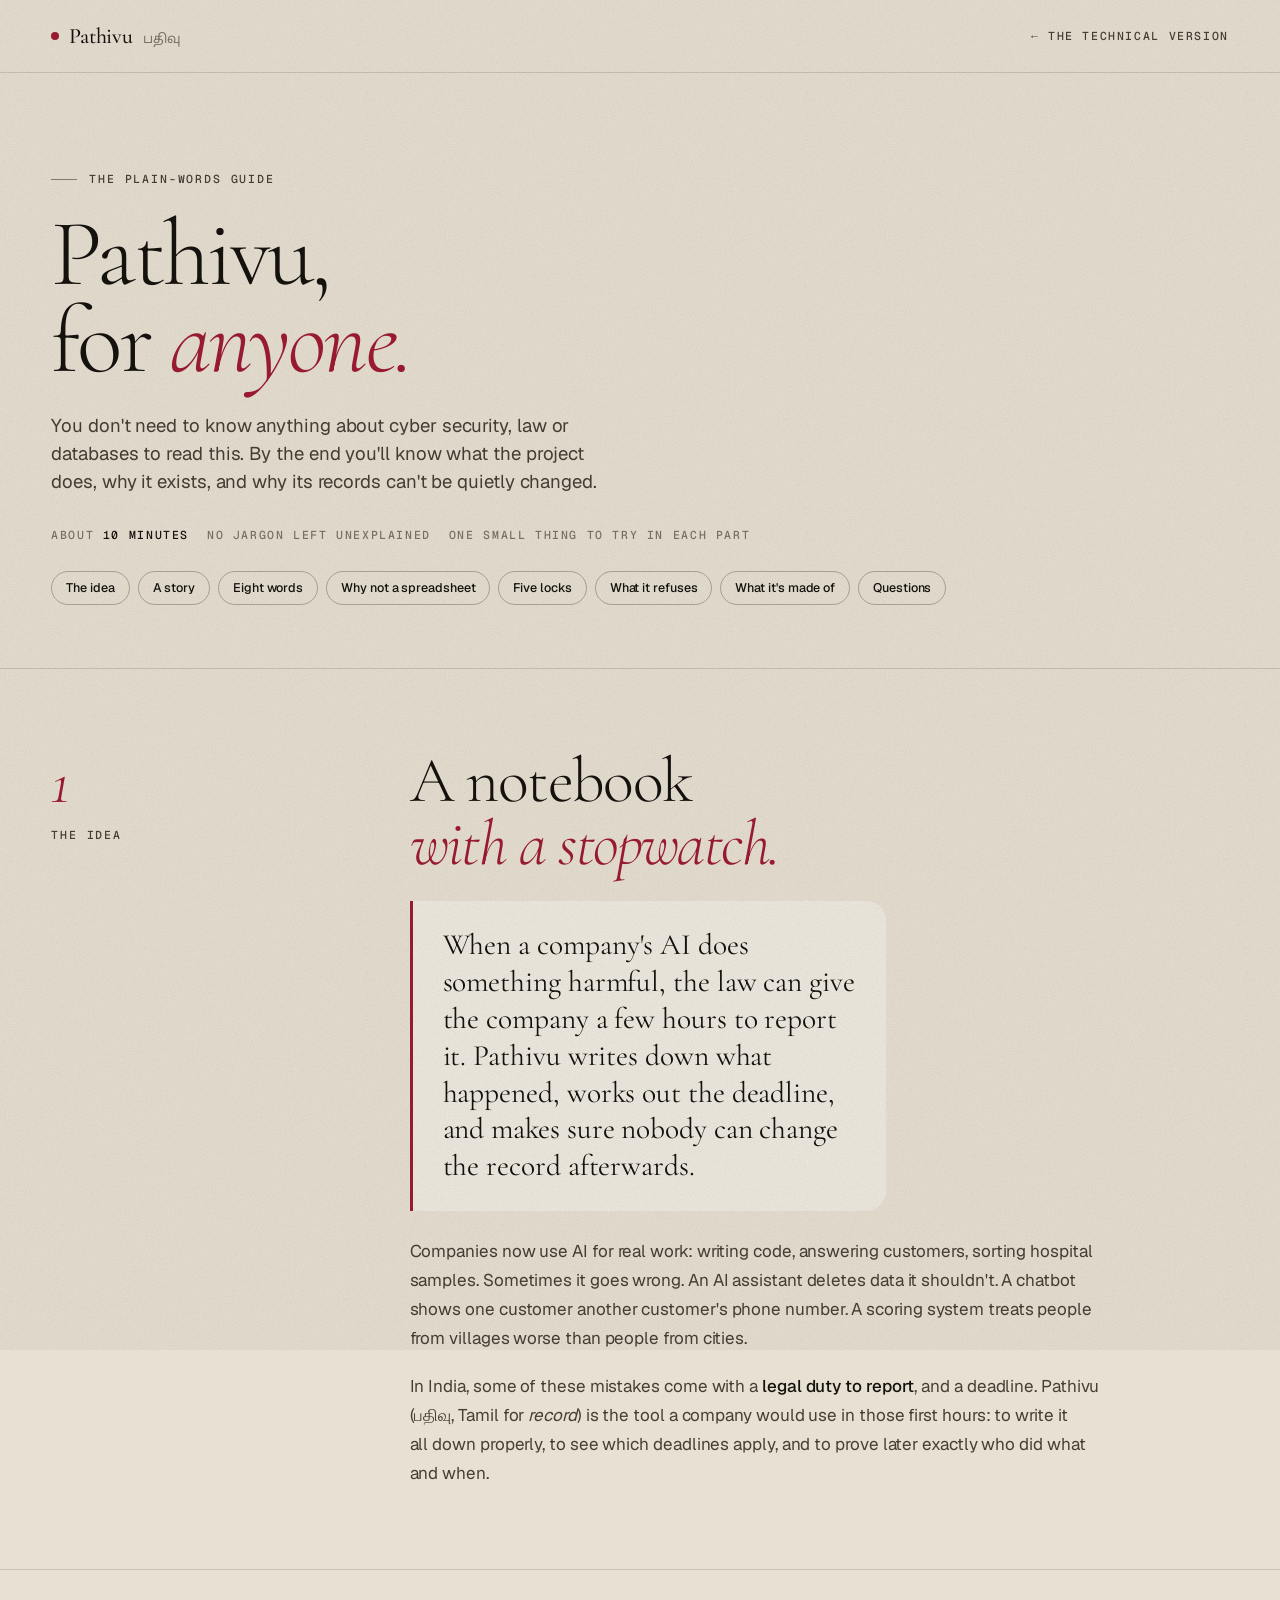
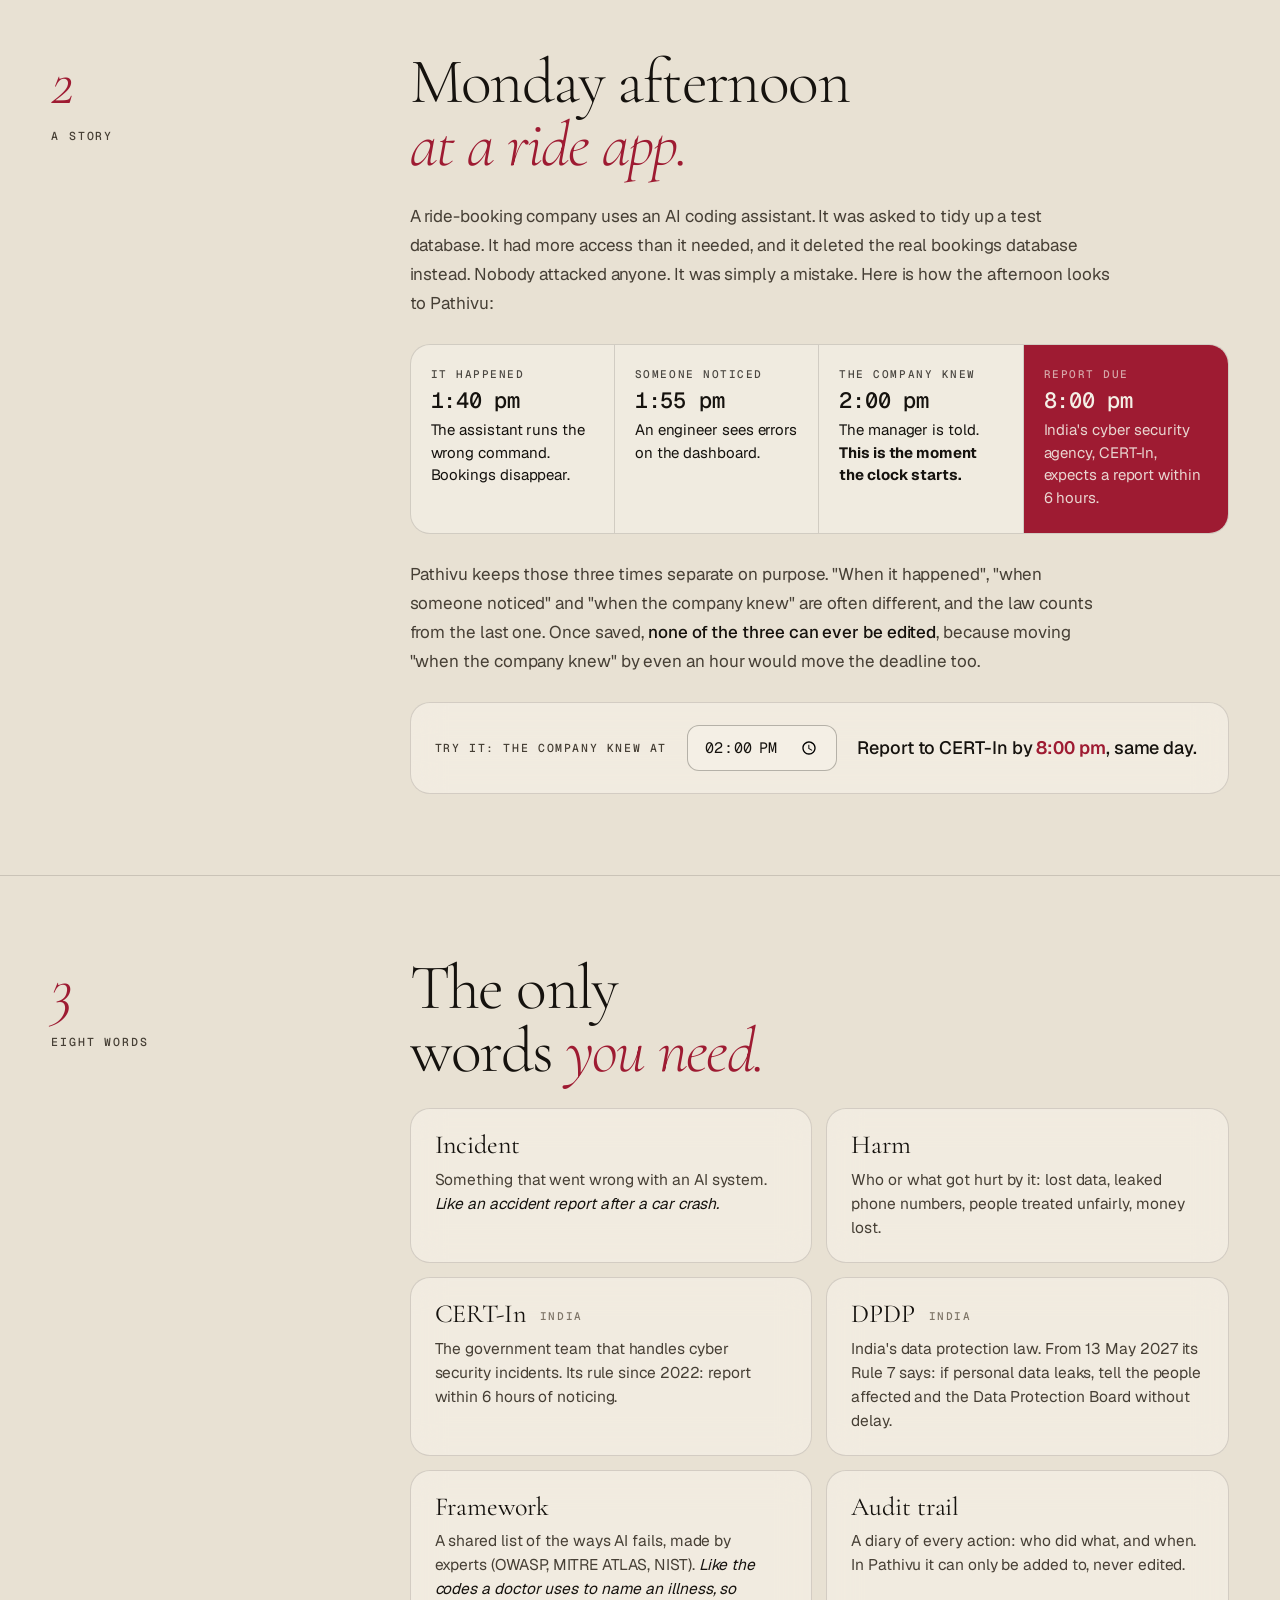
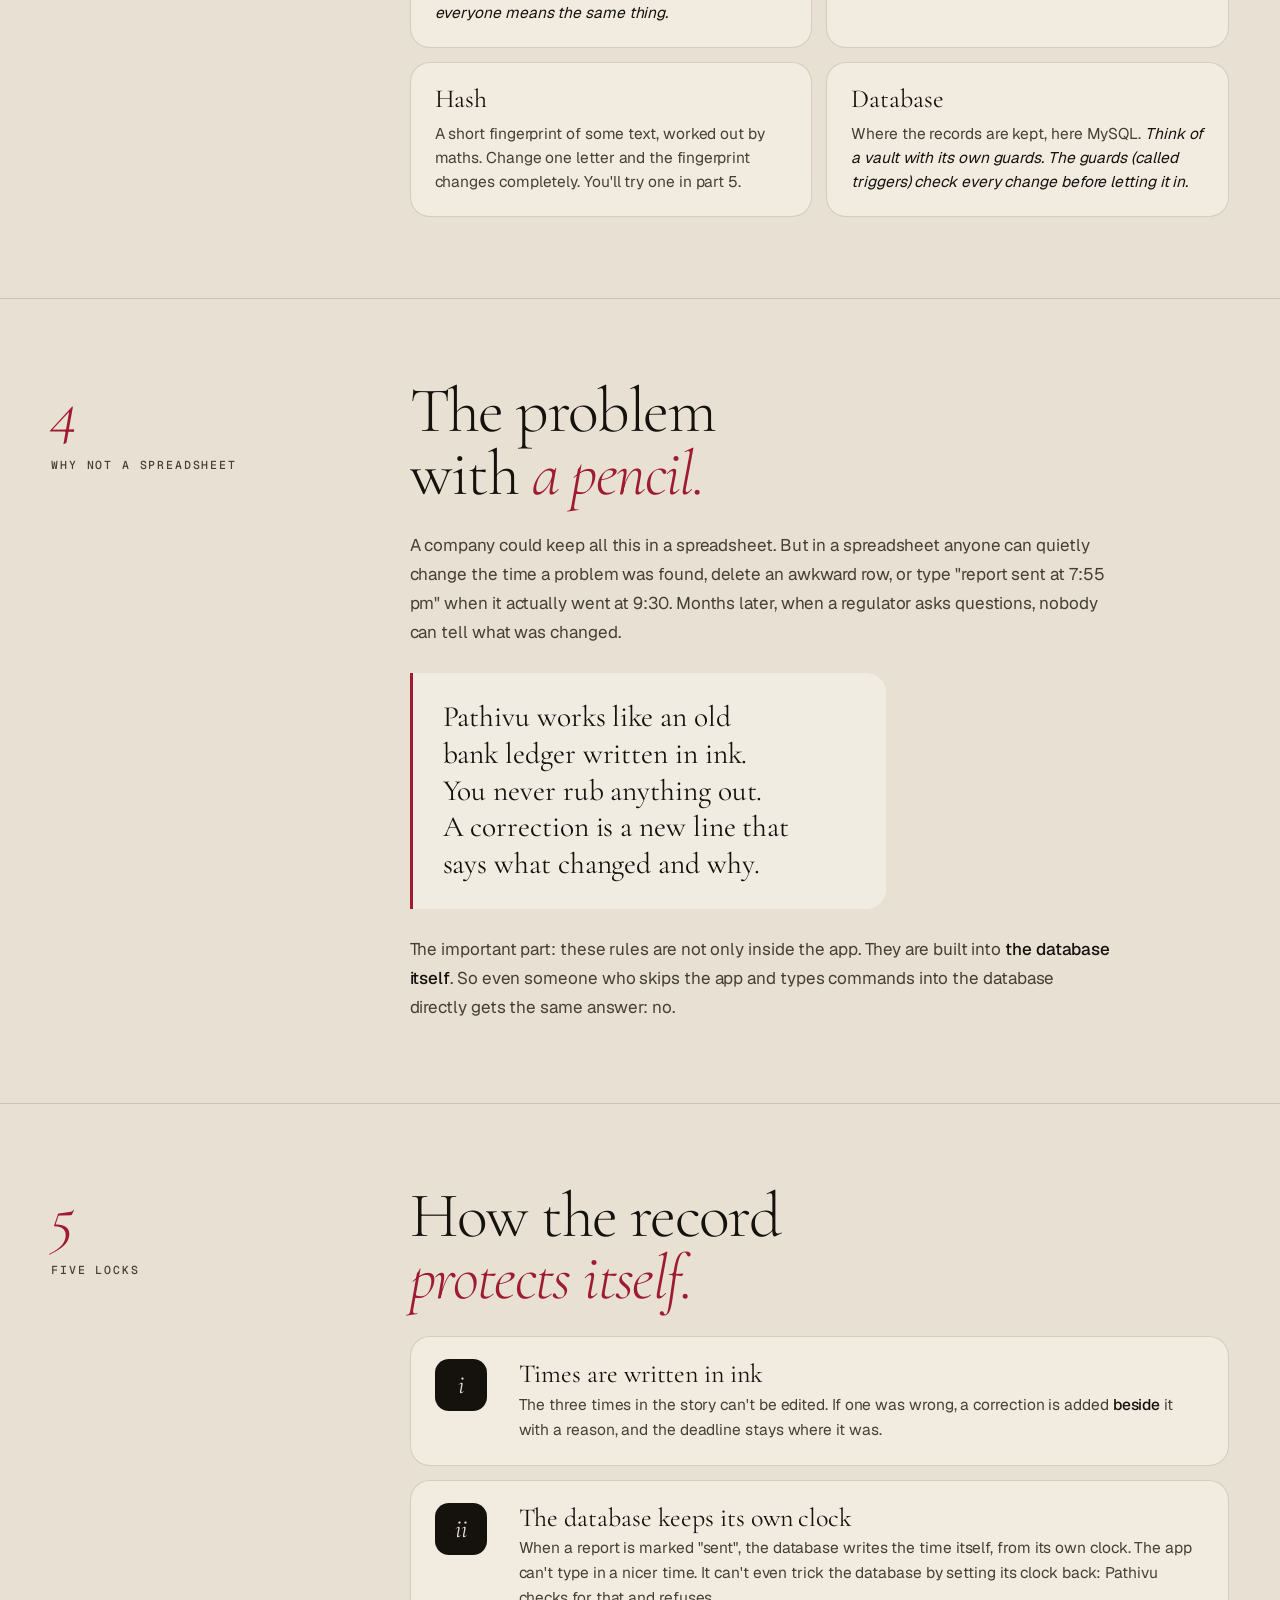
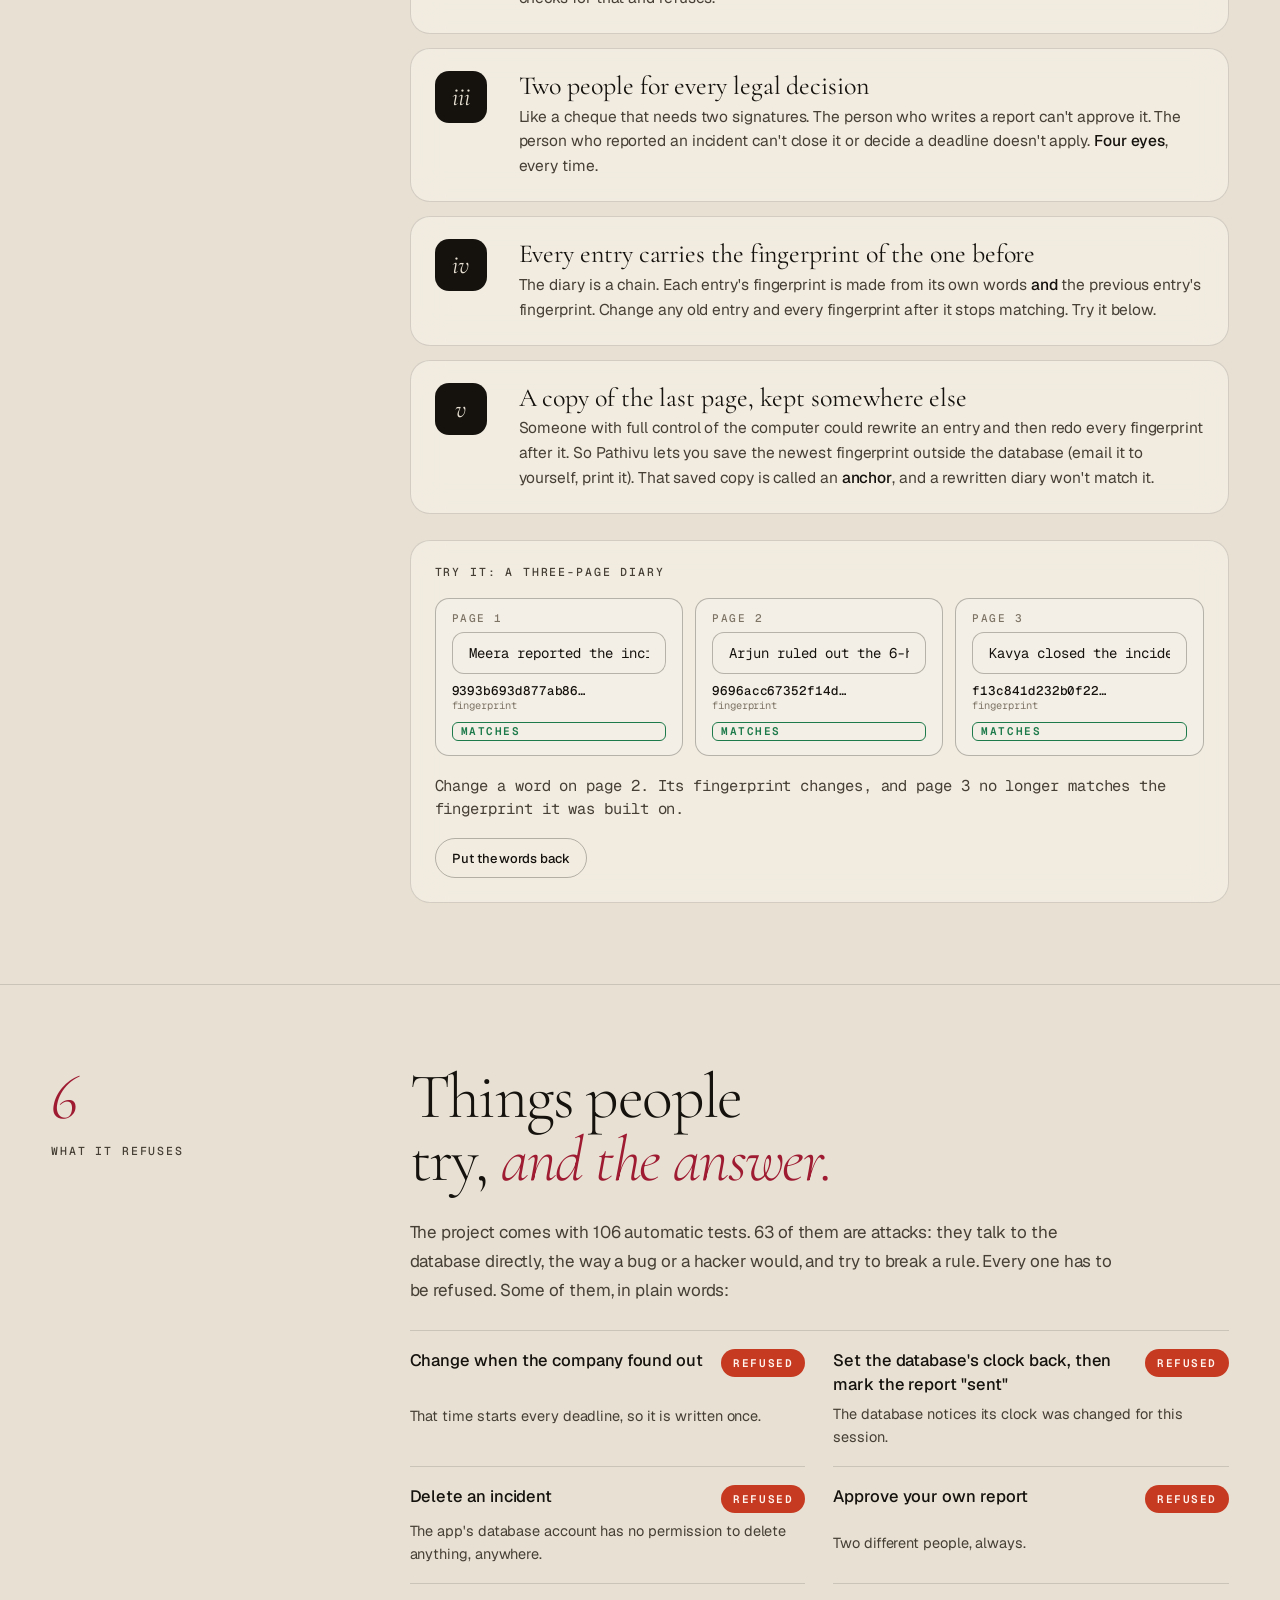
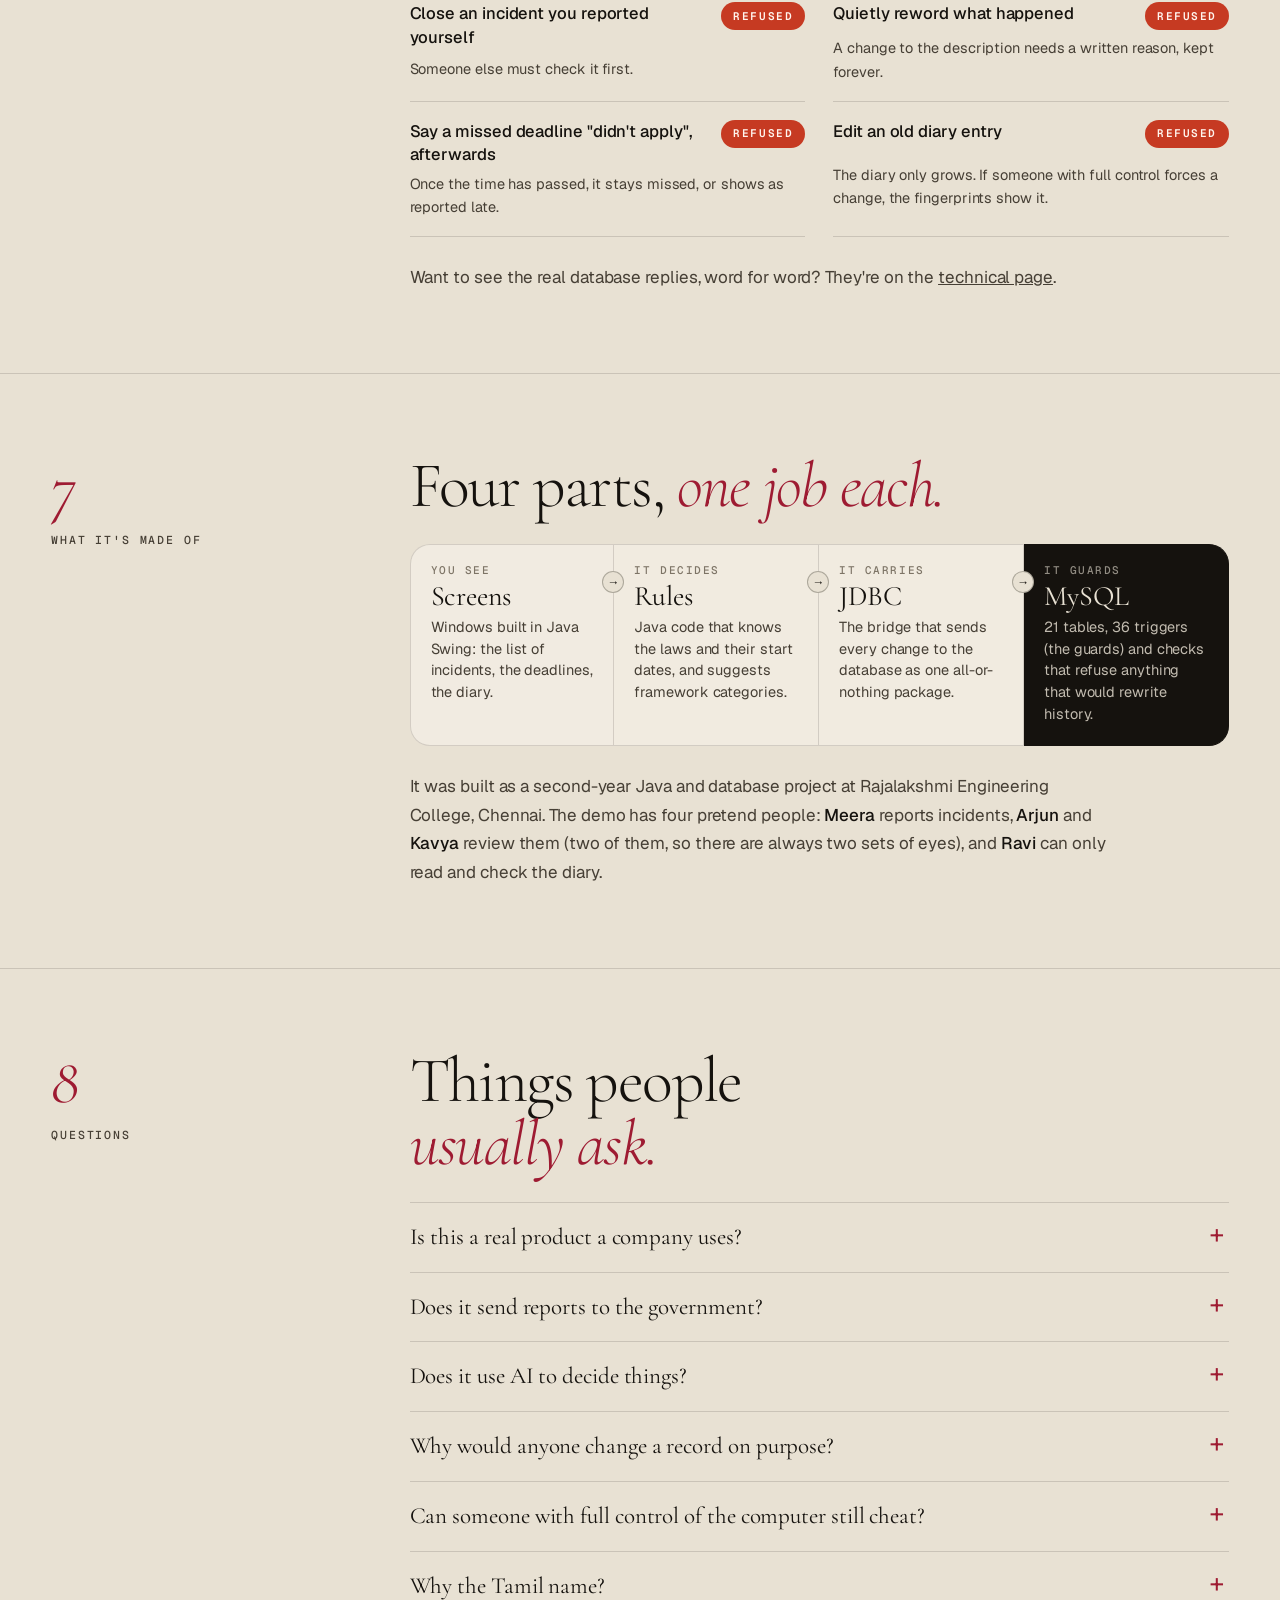
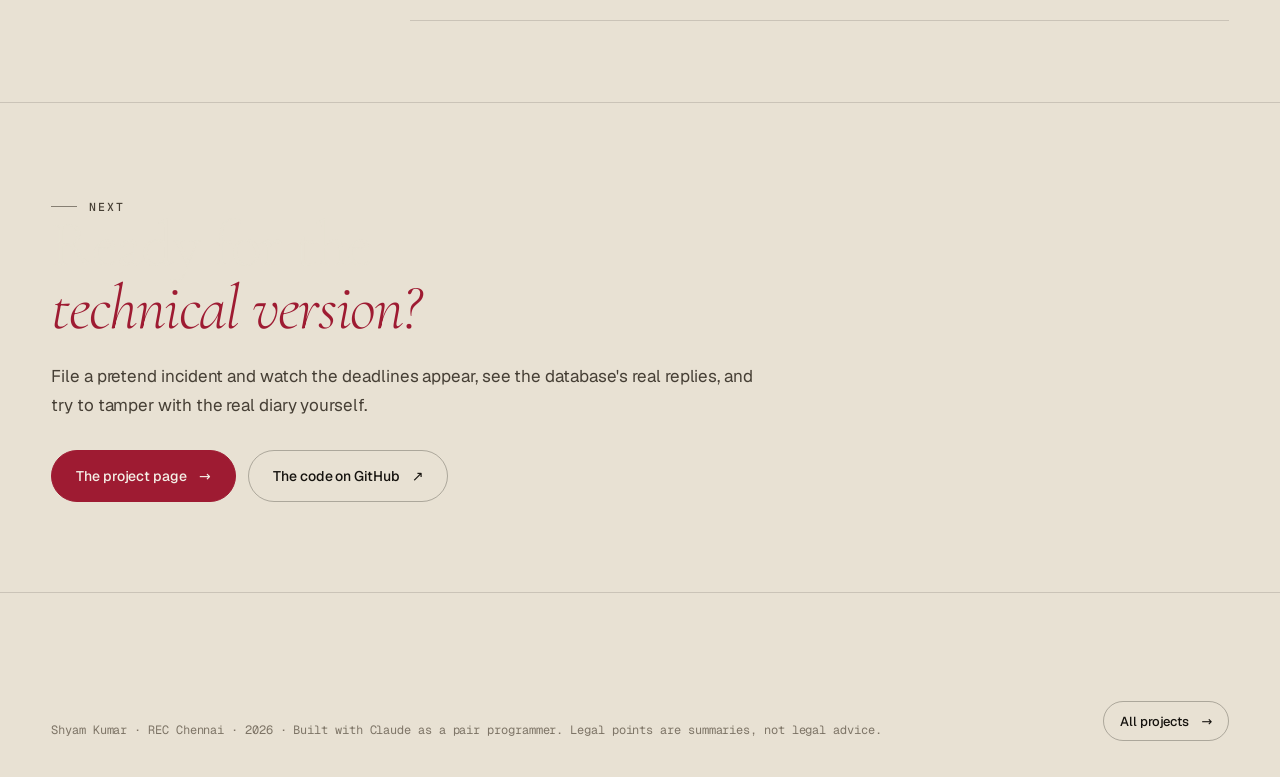
==== docs/learn.html @ dff56d69 "docs: plain-words guide (learn.html), 62 real refusals, new numbers" ====
<!doctype html>
<html lang="en">
<head>
<meta charset="utf-8">
<meta name="viewport" content="width=device-width, initial-scale=1">
<title>Pathivu in Plain Words</title>
<meta name="description" content="What Pathivu does, why it exists and how it protects its own records, explained for someone with no background in cyber security, law or databases. About ten minutes to read.">
<meta name="theme-color" content="#e8e1d3">
<meta property="og:title" content="Pathivu in Plain Words">
<meta property="og:description" content="An AI incident register, explained for anyone: the deadline, the record that cannot be quietly changed, and the two-person rule.">
<meta property="og:image" content="https://shyamvasansathiskumar-ux.github.io/pathivu/og.jpg">
<meta property="og:url" content="https://shyamvasansathiskumar-ux.github.io/pathivu/learn.html">
<meta name="twitter:card" content="summary_large_image">
<link rel="canonical" href="https://shyamvasansathiskumar-ux.github.io/pathivu/learn.html">
<link rel="icon" href="data:image/svg+xml,%3Csvg xmlns='http://www.w3.org/2000/svg' viewBox='0 0 64 64'%3E%3Crect width='64' height='64' rx='14' fill='%23e8e1d3'/%3E%3Crect x='17' y='14' width='30' height='36' rx='4' fill='%239e1b32'/%3E%3Crect x='23' y='22' width='18' height='3' fill='%23f4efe6'/%3E%3Crect x='23' y='29' width='18' height='3' fill='%23f4efe6'/%3E%3Crect x='23' y='36' width='11' height='3' fill='%23f4efe6'/%3E%3C/svg%3E">
<link rel="preload" href="cormorant.woff2" as="font" type="font/woff2" crossorigin>
<link rel="preload" href="geist.woff2" as="font" type="font/woff2" crossorigin>
<link rel="stylesheet" href="base.css">
<link rel="stylesheet" href="site.css">
<style>
  /* The plain-words page: a quieter reading layout on the same sand-and-seal palette. */
  .learn main { padding-top: 72px; }
  .learn .nav { background: color-mix(in srgb, var(--bg) 82%, transparent); backdrop-filter: blur(12px); -webkit-backdrop-filter: blur(12px); border-bottom: 1px solid var(--line); }
  .learn .nav .back { font: 500 11.5px/1 var(--mono); letter-spacing: .14em; text-transform: uppercase; color: var(--ink-2); text-decoration: none; }
  .learn .nav .back:hover { color: var(--acc); }

  .l-hero { padding: clamp(56px, 10vh, 120px) 0 clamp(40px, 7vh, 80px); border-bottom: 1px solid var(--line); }
  .l-hero .h1 { max-width: 13ch; margin-top: 22px; }
  .l-hero .lede { max-width: 46ch; margin-top: 28px; }
  .l-meta { display: flex; flex-wrap: wrap; gap: 10px 18px; margin-top: 34px; }
  .l-meta span { font: 500 11.5px/1 var(--mono); letter-spacing: .14em; text-transform: uppercase; color: var(--mute); }
  .l-meta span b { color: var(--ink); font-weight: 500; }

  .toc { display: flex; flex-wrap: wrap; gap: 8px; margin-top: 30px; }
  .toc a { text-decoration: none; display: inline-flex; align-items: center; }

  .ch { padding: clamp(56px, 9vh, 104px) 0; border-bottom: 1px solid var(--line); scroll-margin-top: 72px; }
  .ch-in { display: grid; grid-template-columns: minmax(0, 3fr) minmax(0, 8fr); gap: clamp(20px, 4vw, 64px); }
  .ch-in > * { min-width: 0; }
  .ch-side { display: flex; flex-direction: column; gap: 14px; }
  .ch-side .n { font: 300 italic clamp(44px, 5vw, 76px)/1 var(--serif); color: var(--acc); }
  .ch-main { display: grid; gap: 26px; }
  .ch-main .h2 { max-width: 18ch; }
  .read { font-size: clamp(17px, 1.25vw, 19px); line-height: 1.7; color: var(--ink-2); max-width: 64ch; margin: 0; text-wrap: pretty; }
  .read strong { color: var(--ink); font-weight: 500; }
  .read + .read { margin-top: -6px; }

  .say { margin: 0; padding: 26px 30px; border-left: 3px solid var(--acc); background: color-mix(in srgb, var(--paper) 80%, transparent); border-radius: 0 var(--r) var(--r) 0;
    font: 400 clamp(24px, 2.3vw, 34px)/1.25 var(--serif); color: var(--ink); max-width: 34ch; text-wrap: balance; }

  /* timeline */
  .story { display: grid; grid-template-columns: repeat(4, minmax(0, 1fr)); gap: 0; border: 1px solid var(--line); border-radius: var(--r); overflow: hidden; background: color-mix(in srgb, var(--paper) 70%, transparent); }
  .story > div { padding: 22px 20px 24px; display: grid; gap: 8px; align-content: start; border-right: 1px solid var(--line); }
  .story > div:last-child { border-right: 0; background: var(--acc); color: var(--acc-ink); }
  .story .t { font: 500 22px/1 var(--mono); font-variant-numeric: tabular-nums; letter-spacing: -.01em; }
  .story .k { font: 500 11px/1.3 var(--mono); letter-spacing: .14em; text-transform: uppercase; opacity: .75; }
  .story p { margin: 0; font-size: 15px; line-height: 1.5; }
  .story > div:last-child p, .story > div:last-child .k { color: rgba(244, 239, 230, .88); }

  .tryline { display: flex; flex-wrap: wrap; align-items: center; gap: 14px 20px; padding: 22px 24px; }
  .tryline label { font: 500 11.5px/1 var(--mono); letter-spacing: .14em; text-transform: uppercase; color: var(--ink-2); }
  .tryline input[type="time"] { width: 150px; height: 46px; }
  .tryline output { font: 500 18px/1.4 var(--sans); color: var(--ink); }
  .tryline output b { color: var(--acc); font-weight: 600; font-variant-numeric: tabular-nums; }

  /* word cards */
  .words { display: grid; grid-template-columns: repeat(2, minmax(0, 1fr)); gap: 14px; }
  .word { padding: 22px 24px; display: grid; gap: 8px; align-content: start; }
  .word h3 { margin: 0; font: 400 26px/1.1 var(--serif); }
  .word h3 small { font: 500 11px/1 var(--mono); letter-spacing: .14em; text-transform: uppercase; color: var(--mute); margin-left: 8px; vertical-align: middle; }
  .word p { margin: 0; font-size: 15.5px; line-height: 1.55; color: var(--ink-2); }
  .word .like { font-style: italic; color: var(--ink); }

  /* locks */
  .locks { display: grid; gap: 14px; }
  .lock { display: grid; grid-template-columns: 64px minmax(0, 1fr); gap: 4px 20px; padding: 22px 24px; align-items: start; }
  .lock .ic { grid-row: span 2; width: 52px; height: 52px; border-radius: 14px; background: var(--ink); color: var(--bg); display: grid; place-items: center; font: 400 italic 26px/1 var(--serif); }
  .lock h3 { margin: 0; font: 400 26px/1.15 var(--serif); }
  .lock p { margin: 0; font-size: 15.5px; line-height: 1.6; color: var(--ink-2); max-width: 70ch; }
  .lock p b { color: var(--ink); font-weight: 500; }

  /* fingerprint chain demo */
  .chainlab { padding: 24px; display: grid; gap: 18px; }
  .chainlab .row3 { display: grid; grid-template-columns: repeat(3, minmax(0, 1fr)); gap: 12px; }
  .pg { border: 1px solid var(--line-2); border-radius: 14px; padding: 14px 16px; display: grid; gap: 8px; background: var(--paper); transition: border-color .3s, background .3s; }
  .pg .k { font: 500 11px/1 var(--mono); letter-spacing: .14em; text-transform: uppercase; color: var(--mute); }
  .pg input { height: 42px; font-size: 14px; }
  .pg .fp { font: 500 12.5px/1.4 var(--mono); color: var(--ink); word-break: break-all; }
  .pg .fp small { display: block; color: var(--mute); font-weight: 400; }
  .pg .st { font: 600 11px/1 var(--mono); letter-spacing: .14em; text-transform: uppercase; color: var(--ok); }
  .pg.broken { border-color: var(--bad); background: color-mix(in srgb, var(--bad) 7%, var(--paper)); }
  .pg.broken .st { color: var(--bad); }
  .chainlab .msg { margin: 0; font-size: 15.5px; color: var(--ink-2); min-height: 3em; }
  .chainlab .msg b { color: var(--ink); }

  /* refusals in plain words */
  .nos { display: grid; grid-template-columns: repeat(2, minmax(0, 1fr)); gap: 0 28px; border-top: 1px solid var(--line); }
  .no { display: grid; grid-template-columns: minmax(0, 1fr) auto; gap: 6px 16px; padding: 18px 0; border-bottom: 1px solid var(--line); align-items: start; }
  .no h3 { margin: 0; font: 500 16.5px/1.4 var(--sans); color: var(--ink); }
  .no p { grid-column: 1 / -1; margin: 0; font-size: 14.5px; color: var(--ink-2); }
  .no .pill { white-space: nowrap; }

  /* parts diagram */
  .parts { display: grid; grid-template-columns: repeat(4, minmax(0, 1fr)); gap: 0; align-items: stretch; }
  .part { padding: 20px; display: grid; gap: 6px; align-content: start; position: relative; border: 1px solid var(--line); background: color-mix(in srgb, var(--paper) 74%, transparent); }
  .part:first-child { border-radius: var(--r) 0 0 var(--r); }
  .part:last-child { border-radius: 0 var(--r) var(--r) 0; background: var(--ink); color: var(--bg); border-color: var(--ink); }
  .part + .part { border-left: 0; }
  .part .k { font: 500 11px/1 var(--mono); letter-spacing: .14em; text-transform: uppercase; color: var(--mute); }
  .part:last-child .k { color: rgba(232, 225, 211, .6); }
  .part h3 { margin: 0; font: 400 28px/1 var(--serif); }
  .part p { margin: 0; font-size: 14.5px; line-height: 1.5; color: var(--ink-2); }
  .part:last-child p { color: rgba(232, 225, 211, .82); }
  .part .arrow { position: absolute; right: -11px; top: 26px; width: 22px; height: 22px; border-radius: 50%; background: var(--bg); border: 1px solid var(--line-2); display: grid; place-items: center; font: 500 12px/1 var(--mono); z-index: 1; }

  /* faq */
  .faq { display: grid; border-top: 1px solid var(--line); }
  .faq details { border-bottom: 1px solid var(--line); }
  .faq summary { list-style: none; cursor: pointer; padding: 20px 40px 20px 0; position: relative; font: 400 clamp(21px, 1.8vw, 26px)/1.25 var(--serif); color: var(--ink); }
  .faq summary::-webkit-details-marker { display: none; }
  .faq summary::after { content: "+"; position: absolute; right: 4px; top: 18px; font: 400 26px/1 var(--mono); color: var(--acc); transition: transform .3s var(--ease); }
  .faq details[open] summary::after { transform: rotate(45deg); }
  .faq details p { margin: 0 0 22px; max-width: 66ch; color: var(--ink-2); font-size: 16px; line-height: 1.65; }

  .next { padding: clamp(64px, 10vh, 120px) 0; }
  .next .h2 { max-width: 16ch; }
  .next .row { display: flex; flex-wrap: wrap; gap: 12px; margin-top: 30px; }

  @media (max-width: 960px) {
    .ch-in { grid-template-columns: 1fr; }
    .ch-side { flex-direction: row; align-items: baseline; gap: 16px; }
    .story { grid-template-columns: repeat(2, minmax(0, 1fr)); }
    .story > div:nth-child(2) { border-right: 0; }
    .story > div:nth-child(-n+2) { border-bottom: 1px solid var(--line); }
    .parts { grid-template-columns: repeat(2, minmax(0, 1fr)); gap: 10px; }
    .part, .part:first-child, .part:last-child { border-radius: var(--r); border-left: 1px solid var(--line); }
    .part:last-child { border-color: var(--ink); }
    .part .arrow { display: none; }
  }
  @media (max-width: 680px) {
    .words, .nos, .chainlab .row3 { grid-template-columns: 1fr; }
    .story, .parts { grid-template-columns: 1fr; }
    .story > div { border-right: 0; border-bottom: 1px solid var(--line); }
    .lock { grid-template-columns: 1fr; }
    .lock .ic { grid-row: auto; }
    .say { padding: 20px 22px; }
  }
</style>
</head>
<body class="learn">

<header class="nav">
  <div class="wrap">
    <a class="brand" href="index.html"><span class="dot"></span>Pathivu <span class="tamil">பதிவு</span></a>
    <a class="back" href="index.html">← The technical version</a>
  </div>
</header>

<main>
  <section class="l-hero">
    <div class="wrap">
      <p class="label">The plain-words guide</p>
      <h1 class="h1">Pathivu, for <em>anyone.</em></h1>
      <p class="lede">You don't need to know anything about cyber security, law or databases to read this. By the end you'll know what the project does, why it exists, and why its records can't be quietly changed.</p>
      <div class="l-meta"><span>About <b>10 minutes</b></span><span>No jargon left unexplained</span><span>One small thing to try in each part</span></div>
      <nav class="toc" aria-label="Parts of this guide">
        <a class="chip" href="#one">The idea</a>
        <a class="chip" href="#two">A story</a>
        <a class="chip" href="#three">Eight words</a>
        <a class="chip" href="#four">Why not a spreadsheet</a>
        <a class="chip" href="#five">Five locks</a>
        <a class="chip" href="#six">What it refuses</a>
        <a class="chip" href="#seven">What it's made of</a>
        <a class="chip" href="#eight">Questions</a>
      </nav>
    </div>
  </section>

  <!-- 1 -->
  <section class="ch" id="one">
    <div class="wrap ch-in">
      <div class="ch-side"><span class="n">1</span><p class="label bare">The idea</p></div>
      <div class="ch-main">
        <h2 class="h2">A notebook <em>with a stopwatch.</em></h2>
        <p class="say">When a company's AI does something harmful, the law can give the company a few hours to report it. Pathivu writes down what happened, works out the deadline, and makes sure nobody can change the record afterwards.</p>
        <p class="read">Companies now use AI for real work: writing code, answering customers, sorting hospital samples. Sometimes it goes wrong. An AI assistant deletes data it shouldn't. A chatbot shows one customer another customer's phone number. A scoring system treats people from villages worse than people from cities.</p>
        <p class="read">In India, some of these mistakes come with a <strong>legal duty to report</strong>, and a deadline. Pathivu (பதிவு, Tamil for <em>record</em>) is the tool a company would use in those first hours: to write it all down properly, to see which deadlines apply, and to prove later exactly who did what and when.</p>
      </div>
    </div>
  </section>

  <!-- 2 -->
  <section class="ch" id="two">
    <div class="wrap ch-in">
      <div class="ch-side"><span class="n">2</span><p class="label bare">A story</p></div>
      <div class="ch-main">
        <h2 class="h2">Monday afternoon <em>at a ride app.</em></h2>
        <p class="read">A ride-booking company uses an AI coding assistant. It was asked to tidy up a test database. It had more access than it needed, and it deleted the real bookings database instead. Nobody attacked anyone. It was simply a mistake. Here is how the afternoon looks to Pathivu:</p>
        <div class="story" role="list">
          <div role="listitem"><span class="k">It happened</span><span class="t">1:40 pm</span><p>The assistant runs the wrong command. Bookings disappear.</p></div>
          <div role="listitem"><span class="k">Someone noticed</span><span class="t">1:55 pm</span><p>An engineer sees errors on the dashboard.</p></div>
          <div role="listitem"><span class="k">The company knew</span><span class="t">2:00 pm</span><p>The manager is told. <b>This is the moment the clock starts.</b></p></div>
          <div role="listitem"><span class="k">Report due</span><span class="t">8:00 pm</span><p>India's cyber security agency, CERT-In, expects a report within 6 hours.</p></div>
        </div>
        <p class="read">Pathivu keeps those three times separate on purpose. "When it happened", "when someone noticed" and "when the company knew" are often different, and the law counts from the last one. Once saved, <strong>none of the three can ever be edited</strong>, because moving "when the company knew" by even an hour would move the deadline too.</p>
        <div class="card tryline">
          <label for="knew">Try it: the company knew at</label>
          <input class="input" id="knew" type="time" value="14:00">
          <output id="due" for="knew">Report to CERT-In by <b>8:00 pm</b>, same day.</output>
        </div>
      </div>
    </div>
  </section>

  <!-- 3 -->
  <section class="ch" id="three">
    <div class="wrap ch-in">
      <div class="ch-side"><span class="n">3</span><p class="label bare">Eight words</p></div>
      <div class="ch-main">
        <h2 class="h2">The only words <em>you need.</em></h2>
        <div class="words">
          <article class="card word"><h3>Incident</h3><p>Something that went wrong with an AI system. <span class="like">Like an accident report after a car crash.</span></p></article>
          <article class="card word"><h3>Harm</h3><p>Who or what got hurt by it: lost data, leaked phone numbers, people treated unfairly, money lost.</p></article>
          <article class="card word"><h3>CERT-In <small>India</small></h3><p>The government team that handles cyber security incidents. Its rule since 2022: report within 6 hours of noticing.</p></article>
          <article class="card word"><h3>DPDP <small>India</small></h3><p>India's data protection law. From 13 May 2027 its Rule 7 says: if personal data leaks, tell the people affected and the Data Protection Board without delay.</p></article>
          <article class="card word"><h3>Framework</h3><p>A shared list of the ways AI fails, made by experts (OWASP, MITRE ATLAS, NIST). <span class="like">Like the codes a doctor uses to name an illness, so everyone means the same thing.</span></p></article>
          <article class="card word"><h3>Audit trail</h3><p>A diary of every action: who did what, and when. In Pathivu it can only be added to, never edited.</p></article>
          <article class="card word"><h3>Hash</h3><p>A short fingerprint of some text, worked out by maths. Change one letter and the fingerprint changes completely. You'll try one in part 5.</p></article>
          <article class="card word"><h3>Database</h3><p>Where the records are kept, here MySQL. <span class="like">Think of a vault with its own guards. The guards (called triggers) check every change before letting it in.</span></p></article>
        </div>
      </div>
    </div>
  </section>

  <!-- 4 -->
  <section class="ch" id="four">
    <div class="wrap ch-in">
      <div class="ch-side"><span class="n">4</span><p class="label bare">Why not a spreadsheet</p></div>
      <div class="ch-main">
        <h2 class="h2">The problem with <em>a pencil.</em></h2>
        <p class="read">A company could keep all this in a spreadsheet. But in a spreadsheet anyone can quietly change the time a problem was found, delete an awkward row, or type "report sent at 7:55 pm" when it actually went at 9:30. Months later, when a regulator asks questions, nobody can tell what was changed.</p>
        <p class="say">Pathivu works like an old bank ledger written in ink. You never rub anything out. A correction is a new line that says what changed and why.</p>
        <p class="read">The important part: these rules are not only inside the app. They are built into <strong>the database itself</strong>. So even someone who skips the app and types commands into the database directly gets the same answer: no.</p>
      </div>
    </div>
  </section>

  <!-- 5 -->
  <section class="ch" id="five">
    <div class="wrap ch-in">
      <div class="ch-side"><span class="n">5</span><p class="label bare">Five locks</p></div>
      <div class="ch-main">
        <h2 class="h2">How the record <em>protects itself.</em></h2>
        <div class="locks">
          <article class="card lock"><span class="ic">i</span><h3>Times are written in ink</h3><p>The three times in the story can't be edited. If one was wrong, a correction is added <b>beside</b> it with a reason, and the deadline stays where it was.</p></article>
          <article class="card lock"><span class="ic">ii</span><h3>The database keeps its own clock</h3><p>When a report is marked "sent", the database writes the time itself, from its own clock. The app can't type in a nicer time. It can't even trick the database by setting its clock back: Pathivu checks for that and refuses.</p></article>
          <article class="card lock"><span class="ic">iii</span><h3>Two people for every legal decision</h3><p>Like a cheque that needs two signatures. The person who writes a report can't approve it. The person who reported an incident can't close it or decide a deadline doesn't apply. <b>Four eyes</b>, every time.</p></article>
          <article class="card lock"><span class="ic">iv</span><h3>Every entry carries the fingerprint of the one before</h3><p>The diary is a chain. Each entry's fingerprint is made from its own words <b>and</b> the previous entry's fingerprint. Change any old entry and every fingerprint after it stops matching. Try it below.</p></article>
          <article class="card lock"><span class="ic">v</span><h3>A copy of the last page, kept somewhere else</h3><p>Someone with full control of the computer could rewrite an entry and then redo every fingerprint after it. So Pathivu lets you save the newest fingerprint outside the database (email it to yourself, print it). That saved copy is called an <b>anchor</b>, and a rewritten diary won't match it.</p></article>
        </div>

        <div class="card chainlab" id="chainlab">
          <p class="label bare">Try it: a three-page diary</p>
          <div class="row3">
            <div class="pg" data-i="0"><span class="k">Page 1</span><input class="input" value="Meera reported the incident"><span class="fp">–</span><span class="st">matches</span></div>
            <div class="pg" data-i="1"><span class="k">Page 2</span><input class="input" value="Arjun ruled out the 6-hour clock"><span class="fp">–</span><span class="st">matches</span></div>
            <div class="pg" data-i="2"><span class="k">Page 3</span><input class="input" value="Kavya closed the incident"><span class="fp">–</span><span class="st">matches</span></div>
          </div>
          <p class="msg" id="chainMsg">Change a word on page 2. Its fingerprint changes, and page 3 no longer matches the fingerprint it was built on.</p>
          <div class="row gap"><button type="button" class="btn sm ghost" id="chainReset">Put the words back</button></div>
        </div>
      </div>
    </div>
  </section>

  <!-- 6 -->
  <section class="ch" id="six">
    <div class="wrap ch-in">
      <div class="ch-side"><span class="n">6</span><p class="label bare">What it refuses</p></div>
      <div class="ch-main">
        <h2 class="h2">Things people try, <em>and the answer.</em></h2>
        <p class="read">The project comes with 106 automatic tests. 63 of them are attacks: they talk to the database directly, the way a bug or a hacker would, and try to break a rule. Every one has to be refused. Some of them, in plain words:</p>
        <div class="nos">
          <div class="no"><h3>Change when the company found out</h3><span class="pill bad">refused</span><p>That time starts every deadline, so it is written once.</p></div>
          <div class="no"><h3>Set the database's clock back, then mark the report "sent"</h3><span class="pill bad">refused</span><p>The database notices its clock was changed for this session.</p></div>
          <div class="no"><h3>Delete an incident</h3><span class="pill bad">refused</span><p>The app's database account has no permission to delete anything, anywhere.</p></div>
          <div class="no"><h3>Approve your own report</h3><span class="pill bad">refused</span><p>Two different people, always.</p></div>
          <div class="no"><h3>Close an incident you reported yourself</h3><span class="pill bad">refused</span><p>Someone else must check it first.</p></div>
          <div class="no"><h3>Quietly reword what happened</h3><span class="pill bad">refused</span><p>A change to the description needs a written reason, kept forever.</p></div>
          <div class="no"><h3>Say a missed deadline "didn't apply", afterwards</h3><span class="pill bad">refused</span><p>Once the time has passed, it stays missed, or shows as reported late.</p></div>
          <div class="no"><h3>Edit an old diary entry</h3><span class="pill bad">refused</span><p>The diary only grows. If someone with full control forces a change, the fingerprints show it.</p></div>
        </div>
        <p class="read">Want to see the real database replies, word for word? They're on the <a href="index.html#refused">technical page</a>.</p>
      </div>
    </div>
  </section>

  <!-- 7 -->
  <section class="ch" id="seven">
    <div class="wrap ch-in">
      <div class="ch-side"><span class="n">7</span><p class="label bare">What it's made of</p></div>
      <div class="ch-main">
        <h2 class="h2">Four parts, <em>one job each.</em></h2>
        <div class="parts">
          <div class="part"><span class="k">You see</span><h3>Screens</h3><p>Windows built in Java Swing: the list of incidents, the deadlines, the diary.</p><span class="arrow" aria-hidden="true">→</span></div>
          <div class="part"><span class="k">It decides</span><h3>Rules</h3><p>Java code that knows the laws and their start dates, and suggests framework categories.</p><span class="arrow" aria-hidden="true">→</span></div>
          <div class="part"><span class="k">It carries</span><h3>JDBC</h3><p>The bridge that sends every change to the database as one all-or-nothing package.</p><span class="arrow" aria-hidden="true">→</span></div>
          <div class="part"><span class="k">It guards</span><h3>MySQL</h3><p>21 tables, 36 triggers (the guards) and checks that refuse anything that would rewrite history.</p></div>
        </div>
        <p class="read">It was built as a second-year Java and database project at Rajalakshmi Engineering College, Chennai. The demo has four pretend people: <strong>Meera</strong> reports incidents, <strong>Arjun</strong> and <strong>Kavya</strong> review them (two of them, so there are always two sets of eyes), and <strong>Ravi</strong> can only read and check the diary.</p>
      </div>
    </div>
  </section>

  <!-- 8 -->
  <section class="ch" id="eight">
    <div class="wrap ch-in">
      <div class="ch-side"><span class="n">8</span><p class="label bare">Questions</p></div>
      <div class="ch-main">
        <h2 class="h2">Things people <em>usually ask.</em></h2>
        <div class="faq">
          <details><summary>Is this a real product a company uses?</summary><p>Not yet. It is a working student project with pretend data. It runs, it has real tests, and the legal deadlines it uses are real, but no company depends on it.</p></details>
          <details><summary>Does it send reports to the government?</summary><p>No. A person submits the report the official way, then records in Pathivu that it was sent. The database stamps the time.</p></details>
          <details><summary>Does it use AI to decide things?</summary><p>No. It suggests categories using simple, readable rules, and a person must confirm each one. It also never decides whether the law was broken. It starts clocks cautiously ("unsure" counts as "yes"), and a named reviewer decides.</p></details>
          <details><summary>Why would anyone change a record on purpose?</summary><p>Because a missed deadline can mean fines and bad news stories. The easiest cover-up is to change one time or one word after the fact. Pathivu is designed so that this is either impossible or visible.</p></details>
          <details><summary>Can someone with full control of the computer still cheat?</summary><p>They can switch the guards off. That is the honest limit of any database. But the fingerprint chain shows exactly which entry changed, and a saved anchor catches even a complete rewrite. Both are tested.</p></details>
          <details><summary>Why the Tamil name?</summary><p>பதிவு (pathivu) means "record" or "registration" in Tamil. The project was built in Chennai, and keeping a record is its whole job.</p></details>
        </div>
      </div>
    </div>
  </section>

  <section class="next">
    <div class="wrap">
      <p class="label">Next</p>
      <h2 class="h2">Ready for the <em>technical version?</em></h2>
      <p class="read" style="margin-top:22px">File a pretend incident and watch the deadlines appear, see the database's real replies, and try to tamper with the real diary yourself.</p>
      <div class="row">
        <a class="btn acc" href="index.html">The project page <span class="arr">→</span></a>
        <a class="btn ghost" href="https://github.com/shyamvasansathiskumar-ux/pathivu" target="_blank" rel="noopener">The code on GitHub <span class="arr">↗</span></a>
      </div>
    </div>
  </section>
</main>

<footer>
  <div class="wrap">
    <div class="row">
      <small>Shyam Kumar · REC Chennai · 2026 · Built with Claude as a pair programmer. Legal points are summaries, not legal advice.</small>
      <a class="btn ghost sm" href="https://shyamvasansathiskumar-ux.github.io/">All projects <span class="arr">→</span></a>
    </div>
  </div>
</footer>

<script>
(() => {
  /* 2 · the deadline */
  const knew = document.getElementById("knew"), due = document.getElementById("due");
  const fmt = (h, m) => `${((h + 11) % 12) + 1}:${String(m).padStart(2, "0")} ${h < 12 ? "am" : "pm"}`;
  const upd = () => {
    const [h, m] = (knew.value || "14:00").split(":").map(Number);
    const t = h * 60 + m + 360, nh = Math.floor(t / 60) % 24, nm = t % 60;
    due.innerHTML = `Report to CERT-In by <b>${fmt(nh, nm)}</b>${t >= 1440 ? ", the next day" : ", same day"}.`;
  };
  knew.addEventListener("input", upd); upd();

  /* 5 · the fingerprint chain */
  const pages = [...document.querySelectorAll("#chainlab .pg")];
  const inputs = pages.map((p) => p.querySelector("input"));
  const original = inputs.map((i) => i.value);
  const msg = document.getElementById("chainMsg");
  const enc = new TextEncoder();
  const sha = async (s) => {
    const b = await crypto.subtle.digest("SHA-256", enc.encode(s));
    return [...new Uint8Array(b)].map((x) => x.toString(16).padStart(2, "0")).join("");
  };
  let saved = null;   // fingerprints as first written: what each page was built on
  const draw = async () => {
    if (!(window.crypto && crypto.subtle)) { msg.textContent = "This browser can't compute fingerprints here, but the idea is the same."; return; }
    let prev = "0".repeat(64);
    const now = [];
    for (let i = 0; i < pages.length; i++) { prev = await sha(prev + "|" + inputs[i].value); now.push(prev); }
    if (!saved) saved = now.slice();
    let firstBad = -1;
    pages.forEach((p, i) => {
      const changed = now[i] !== saved[i];
      if (changed && firstBad < 0) firstBad = i;
      p.classList.toggle("broken", changed);
      p.querySelector(".fp").innerHTML = `${now[i].slice(0, 16)}…<small>${changed ? "was " + saved[i].slice(0, 16) + "…" : "fingerprint"}</small>`;
      p.querySelector(".st").textContent = changed ? (i === firstBad ? "changed" : "chain broken") : "matches";
    });
    msg.innerHTML = firstBad < 0
      ? "Change a word on page 2. Its fingerprint changes, and page 3 no longer matches the fingerprint it was built on."
      : `<b>Page ${firstBad + 1} was changed.</b> ${firstBad < pages.length - 1 ? "Every page after it now points at a fingerprint that no longer exists, so the change can't hide." : "Its fingerprint no longer matches the saved anchor."}`;
  };
  inputs.forEach((i) => i.addEventListener("input", draw));
  document.getElementById("chainReset").addEventListener("click", () => { inputs.forEach((i, k) => { i.value = original[k]; }); draw(); });
  draw();

  /* nav shadow once scrolled */
  const nav = document.querySelector(".nav");
  addEventListener("scroll", () => nav.classList.toggle("scrolled", scrollY > 8), { passive: true });
})();
</script>
</body>
</html>
---- docs/base.css ----
/* Shared base for Shyam Kumar's project sites. Each site sets its accent in site.css. */
@font-face { font-family: "Cormorant Garamond"; src: url(cormorant.woff2) format("woff2"); font-weight: 300 700; font-style: normal; font-display: swap; }
@font-face { font-family: "Cormorant Garamond"; src: url(cormorant-italic.woff2) format("woff2"); font-weight: 300 700; font-style: italic; font-display: swap; }
@font-face { font-family: "Geist"; src: url(geist.woff2) format("woff2"); font-weight: 100 900; font-display: swap; }
@font-face { font-family: "Geist Mono"; src: url(geist-mono.woff2) format("woff2"); font-weight: 100 900; font-display: swap; }
@font-face { font-family: "Noto Sans Tamil"; src: url(tamil.woff2) format("woff2"); font-weight: 100 900; font-display: swap; unicode-range: U+0B80-0BFF, U+200C-200D, U+25CC; }

:root {
  --bg: #e8e1d3;          /* sand */
  --bg-2: #ddd4c2;        /* deeper sand, for bands */
  --paper: #f4efe6;       /* card face */
  --ink: #15120e;         /* warm near-black */
  --ink-2: #463f35;
  --mute: #7d7466;
  --line: rgba(21, 18, 14, .14);
  --line-2: rgba(21, 18, 14, .28);
  --acc: #2a3cf2;         /* overridden per site */
  --acc-ink: #f4efe6;     /* text on accent */
  --ok: #1d7a4a;
  --bad: #c63a22;

  --serif: "Cormorant Garamond", "Iowan Old Style", Georgia, serif;
  --sans: "Geist", ui-sans-serif, system-ui, -apple-system, "Segoe UI", sans-serif;
  --mono: "Geist Mono", ui-monospace, "SFMono-Regular", Menlo, monospace;
  --tamil: "Noto Sans Tamil", "Tamil Sangam MN", "Latha", sans-serif;

  --gut: clamp(20px, 4vw, 56px);
  --max: 1440px;
  --r: 20px;
  --ease: cubic-bezier(.16, 1, .3, 1);
  color-scheme: light;
}

*, *::before, *::after { box-sizing: border-box; }
html { -webkit-text-size-adjust: 100%; overflow-x: clip; }
html.lenis, html.lenis body { height: auto; }
.lenis.lenis-smooth { scroll-behavior: auto !important; }
.lenis.lenis-stopped { overflow: hidden; }
body {
  margin: 0; background: var(--bg); color: var(--ink);
  font: 400 16px/1.6 var(--sans); letter-spacing: -.005em;
  -webkit-font-smoothing: antialiased; text-rendering: optimizeLegibility;
  overflow-x: clip;
}
img, svg, canvas { display: block; max-width: 100%; }
[hidden] { display: none !important; }
a { color: inherit; }
button, input, select, textarea { font: inherit; color: inherit; }
::selection { background: var(--acc); color: var(--acc-ink); }
:focus-visible { outline: 2px solid var(--acc); outline-offset: 3px; border-radius: 6px; }

/* paper grain over everything */
body::after {
  content: ""; position: fixed; inset: -50%; z-index: 60; pointer-events: none; opacity: .09; mix-blend-mode: multiply;
  background-image: url("data:image/svg+xml,%3Csvg xmlns='http://www.w3.org/2000/svg' width='220' height='220'%3E%3Cfilter id='n'%3E%3CfeTurbulence type='fractalNoise' baseFrequency='.85' numOctaves='3' stitchTiles='stitch'/%3E%3CfeColorMatrix values='0 0 0 0 0  0 0 0 0 0  0 0 0 0 0  0 0 0 .9 0'/%3E%3C/filter%3E%3Crect width='100%25' height='100%25' filter='url(%23n)'/%3E%3C/svg%3E");
}

/* ---------- the 3D world sits behind the page ---------- */
#world { position: fixed; inset: 0; width: 100vw; height: 100lvh; z-index: 0; pointer-events: none; }
main, .nav, footer { position: relative; z-index: 2; }

/* ---------- type ---------- */
.display { font: 300 clamp(64px, 12.5vw, 228px)/.86 var(--serif); letter-spacing: -.035em; margin: 0; }
.h1 { font: 300 clamp(48px, 7.4vw, 128px)/.92 var(--serif); letter-spacing: -.03em; margin: 0; text-wrap: balance; }
.h2 { font: 300 clamp(38px, 5vw, 84px)/.98 var(--serif); letter-spacing: -.025em; margin: 0; text-wrap: balance; }
.h3 { font: 400 clamp(26px, 2.4vw, 38px)/1.08 var(--serif); letter-spacing: -.015em; margin: 0; text-wrap: balance; }
em, .it { font-style: italic; }
.display em, .h1 em, .h2 em, .h3 em { color: var(--acc); font-weight: 300; }
.label { font: 500 11.5px/1.3 var(--mono); letter-spacing: .16em; text-transform: uppercase; color: var(--ink-2); display: inline-flex; align-items: center; gap: 12px; margin: 0; }
.label::before { content: ""; width: 26px; height: 1px; background: currentColor; opacity: .6; }
.label.bare::before { display: none; }
.lede { font: 400 clamp(18px, 1.45vw, 22px)/1.5 var(--sans); color: var(--ink-2); max-width: 36ch; margin: 0; text-wrap: pretty; }
.lede strong { color: var(--ink); font-weight: 500; }
.body { color: var(--ink-2); max-width: 62ch; margin: 0; text-wrap: pretty; }
.body + .body { margin-top: 1em; }
.tamil { font-family: var(--tamil); font-weight: 400; letter-spacing: 0; }
.mono { font-family: var(--mono); }
code { font: 450 .92em var(--mono); background: rgba(21, 18, 14, .07); padding: .1em .38em; border-radius: 6px; }
.split-line { overflow: clip; padding-bottom: .08em; margin-bottom: -.08em; }

/* ---------- layout ---------- */
.wrap { width: 100%; max-width: var(--max); margin: 0 auto; padding-inline: var(--gut); }
section { position: relative; padding-block: clamp(96px, 15vh, 190px); }
.grid { display: grid; grid-template-columns: repeat(12, minmax(0, 1fr)); column-gap: clamp(16px, 2vw, 32px); }
.grid > * { min-width: 0; }
.stack { display: flex; flex-direction: column; gap: 22px; }

/* ---------- nav ---------- */
.nav { position: fixed; top: 0; left: 0; right: 0; z-index: 40; transition: transform .6s var(--ease), background .4s; }
.nav .wrap { display: flex; align-items: center; justify-content: space-between; height: 72px; gap: 24px; }
.nav.scrolled { background: color-mix(in srgb, var(--bg) 72%, transparent); backdrop-filter: blur(14px) saturate(1.2); -webkit-backdrop-filter: blur(14px) saturate(1.2); border-bottom: 1px solid var(--line); }
.nav.hide { transform: translateY(-100%); }
.brand { display: flex; align-items: baseline; gap: 10px; text-decoration: none; font: 500 22px/1 var(--serif); letter-spacing: -.01em; }
.brand .tamil { font-size: 13px; color: var(--mute); }
.brand .dot { width: 8px; height: 8px; border-radius: 50%; background: var(--acc); align-self: center; }
.nav ul { display: flex; gap: clamp(14px, 2vw, 30px); list-style: none; margin: 0; padding: 0; }
.nav ul a { font: 500 11.5px/1 var(--mono); letter-spacing: .14em; text-transform: uppercase; text-decoration: none; color: var(--ink-2); position: relative; padding: 6px 0; }
.nav ul a::after { content: ""; position: absolute; left: 0; right: 0; bottom: 0; height: 1px; background: var(--ink); transform: scaleX(0); transform-origin: right; transition: transform .5s var(--ease); }
.nav ul a:hover { color: var(--ink); }
.nav ul a:hover::after { transform: scaleX(1); transform-origin: left; }
@media (max-width: 860px) { .nav ul { display: none; } }

/* ---------- buttons ---------- */
.btn { --b: var(--ink); --t: var(--bg); display: inline-flex; align-items: center; gap: 12px; height: 52px; padding: 0 24px; border-radius: 999px;
  background: var(--b); color: var(--t); border: 1px solid var(--b); text-decoration: none; cursor: pointer;
  font: 500 14px/1 var(--sans); letter-spacing: -.005em; position: relative; overflow: hidden; isolation: isolate; will-change: transform; }
.btn::before { content: ""; position: absolute; inset: 0; background: var(--acc); border-radius: inherit; transform: translateY(101%); transition: transform .55s var(--ease); z-index: -1; }
.btn:hover::before { transform: none; }
.btn:hover { color: var(--acc-ink); border-color: var(--acc); }
.btn.ghost { --b: transparent; --t: var(--ink); border-color: var(--line-2); }
.btn.acc { --b: var(--acc); --t: var(--acc-ink); }
.btn.acc::before { background: var(--ink); }
.btn.acc:hover { border-color: var(--ink); color: var(--bg); }
.btn .arr { transition: transform .5s var(--ease); }
.btn:hover .arr { transform: translateX(4px); }
.btn.sm { height: 40px; padding: 0 16px; font-size: 13px; }
.btn[disabled] { opacity: .45; cursor: not-allowed; }

/* ---------- surfaces ---------- */
.card { background: color-mix(in srgb, var(--paper) 74%, transparent); border: 1px solid var(--line); border-radius: var(--r);
  backdrop-filter: blur(16px) saturate(1.15); -webkit-backdrop-filter: blur(16px) saturate(1.15); }
.ink-band { background: var(--ink); color: var(--bg); }
.ink-band .label { color: rgba(232, 225, 211, .7); }
.ink-band .body, .ink-band .lede { color: rgba(232, 225, 211, .76); }
.term { background: var(--ink); color: #e9e2d4; border-radius: 16px; font: 400 13.5px/1.7 var(--mono); padding: 22px 24px; overflow-x: auto; white-space: pre; tab-size: 2; }
.term .dim { color: #8f8677; }
.term .acc { color: var(--acc-on-ink, #9aa6ff); }
.term .ok { color: #8fd3a7; }
.term .bad { color: #ff8a70; }
.pill { display: inline-flex; align-items: center; height: 28px; padding: 0 12px; border-radius: 999px; font: 600 11px/1 var(--mono); letter-spacing: .14em; text-transform: uppercase; }
.pill.ok { background: rgba(29, 122, 74, .12); color: var(--ok); }
.pill.bad { background: var(--bad); color: #fff4ee; }
.pill.ask { background: rgba(21, 18, 14, .08); color: var(--ink); }

/* ---------- preloader ---------- */
.loader { position: fixed; inset: 0; z-index: 100; background: var(--bg); display: grid; place-items: end start; padding: var(--gut); pointer-events: none; }
.loader .n { font: 300 clamp(96px, 22vw, 340px)/.8 var(--serif); letter-spacing: -.05em; font-variant-numeric: tabular-nums; }
.loader .n sup { font: 500 12px var(--mono); letter-spacing: .16em; vertical-align: top; margin-left: 10px; }
.loader .who { position: absolute; top: var(--gut); left: var(--gut); right: var(--gut); display: flex; justify-content: space-between; }
html:not(.js) .loader { display: none; }

/* ---------- side rail ---------- */
.rail { position: fixed; right: 18px; top: 50%; transform: translateY(-50%); z-index: 30; display: flex; flex-direction: column; gap: 10px; list-style: none; margin: 0; padding: 0; }
.rail a { display: flex; align-items: center; justify-content: flex-end; gap: 10px; text-decoration: none; font: 500 10px/1 var(--mono); letter-spacing: .14em; color: var(--mute); }
.rail a i { width: 14px; height: 1px; background: currentColor; transition: width .5s var(--ease); }
.rail a span { opacity: 0; transform: translateX(6px); transition: .4s var(--ease); }
.rail a.on { color: var(--ink); }
.rail a.on i { width: 34px; background: var(--acc); }
.rail a.on span, .rail a:hover span { opacity: 1; transform: none; }
@media (max-width: 1100px) { .rail { display: none; } }

/* ---------- marquee ---------- */
.marquee { overflow: hidden; border-block: 1px solid var(--line); padding-block: 18px; white-space: nowrap; position: relative; z-index: 2; }
.marquee .track { display: inline-flex; gap: 48px; will-change: transform; }
.marquee span { font: 300 italic clamp(40px, 6vw, 96px)/1 var(--serif); letter-spacing: -.02em; display: inline-flex; align-items: center; gap: 48px; }
.marquee span::after { content: "✳"; font: 400 .4em var(--sans); color: var(--acc); font-style: normal; }

/* ---------- cursor ---------- */
.cursor { position: fixed; left: 0; top: 0; z-index: 90; pointer-events: none; width: 10px; height: 10px; margin: -5px 0 0 -5px; border-radius: 50%; background: var(--ink);
  transition: width .35s var(--ease), height .35s var(--ease), margin .35s var(--ease), background .35s; mix-blend-mode: multiply; opacity: 0; }
.cursor.on { opacity: 1; }
.cursor.hot { width: 54px; height: 54px; margin: -27px 0 0 -27px; background: color-mix(in srgb, var(--acc) 30%, transparent); }
@media (hover: none), (pointer: coarse) { .cursor { display: none; } }

/* ---------- forms ---------- */
.field { display: flex; flex-direction: column; gap: 8px; }
.field > span { font: 500 11px/1 var(--mono); letter-spacing: .14em; text-transform: uppercase; color: var(--mute); }
.input { height: 50px; padding: 0 16px; border-radius: 12px; border: 1px solid var(--line-2); background: rgba(244, 239, 230, .7); font: 400 15px var(--mono); width: 100%; min-width: 0; }
textarea.input { height: auto; padding: 14px 16px; line-height: 1.5; resize: vertical; }
.input:focus { outline: none; border-color: var(--acc); box-shadow: 0 0 0 4px color-mix(in srgb, var(--acc) 18%, transparent); }

/* ---------- footer ---------- */
footer { padding: clamp(80px, 12vh, 140px) 0 36px; border-top: 1px solid var(--line); background: var(--bg); }
footer .big { font: 300 clamp(56px, 13vw, 220px)/.82 var(--serif); letter-spacing: -.045em; margin: 0 0 56px; }
footer .big em { color: var(--acc); }
footer .row { display: flex; flex-wrap: wrap; justify-content: space-between; gap: 24px; align-items: end; }
footer .row a { text-decoration: none; }
footer .links { display: flex; flex-wrap: wrap; gap: 10px; }
footer small { font: 400 12px/1.6 var(--mono); color: var(--mute); }

/* ---------- reduced motion ---------- */
@media (prefers-reduced-motion: reduce) {
  *, *::before, *::after { animation-duration: .001ms !important; transition-duration: .001ms !important; }
  .cursor { display: none; }
}

/* ======== shared page kit ======== */
.col-l { grid-column: 1 / span 4; }
.col-r { grid-column: 6 / span 7; }
@media (max-width: 960px) { .col-l, .col-r { grid-column: 1 / -1; } .col-l + .col-r { margin-top: 40px; } }


/* ---------- hero ---------- */
.hero { min-height: 100svh; display: flex; flex-direction: column; justify-content: space-between; padding: 128px 0 32px; }
.hero-in { display: flex; flex-direction: column; gap: 0; }
.hero-title { margin: 22px 0 0 -0.04em; font-size: clamp(96px, 17vw, 300px); line-height: .8; padding-bottom: .12em; }
.hero-title em { padding-right: .06em; }
.hero-tamil { display: flex; align-items: center; gap: 14px; margin: clamp(26px, 3.4vw, 54px) 0 0; font: 400 italic clamp(20px, 1.8vw, 28px)/1 var(--serif); color: var(--ink-2); }
.hero-tamil .tamil { font-style: normal; font-size: .82em; color: var(--ink); }
.hero-tamil .sep { width: 46px; height: 1px; background: var(--line-2); }
.hero-tamil em { color: var(--acc); }
.hero-foot { display: flex; flex-wrap: wrap; align-items: end; gap: 28px 48px; margin-top: clamp(28px, 4vw, 52px); }
.hero-code { display: grid; grid-template-columns: auto auto; grid-template-rows: auto auto; align-items: center; column-gap: 18px; row-gap: 6px; padding: 16px 20px; border-radius: 18px; }
.hero-code .label { grid-column: 1 / -1; color: var(--mute); }
.hero-code .code { font: 500 34px/1 var(--mono); letter-spacing: .02em; font-variant-numeric: tabular-nums; }
.hero-code .ring { width: 34px; height: 34px; transform: rotate(-90deg); grid-row: 2; grid-column: 2; justify-self: end; }
.hero-code .secs { display: none; }
.ring circle, .dial circle { fill: none; stroke: var(--line); stroke-width: 3; }
.ring .arc, .dial .arc { stroke: var(--acc); stroke-linecap: round; stroke-dasharray: 106.8; transition: stroke-dashoffset 1s linear; }
.hero-cta { display: flex; flex-wrap: wrap; gap: 12px; margin-top: 36px; }
.hero-meta { display: flex; flex-wrap: wrap; gap: 10px 34px; padding-top: 22px; border-top: 1px solid var(--line); margin-top: 56px; }
.hero-meta .label { color: var(--mute); }
.scroll-cue { margin-left: auto; }
.scroll-cue::after { content: "↓"; font-family: var(--sans); animation: bob 1.8s var(--ease) infinite; display: inline-block; }
@keyframes bob { 50% { transform: translateY(4px); } }
@media (min-width: 961px) { .hero .lede { max-width: 34ch; } }


/* ---------- how (pinned horizontal) ---------- */
.how { padding-bottom: 0; }
.how-head { display: grid; gap: 22px; margin-bottom: 56px; }
.how-head .body { max-width: 48ch; }
.hscroll { overflow: hidden; padding-bottom: clamp(96px, 15vh, 190px); }
.cards { display: flex; gap: 20px; padding-inline: var(--gut); width: max-content; }
.step { width: min(440px, 84vw); min-height: 470px; padding: 26px; display: flex; flex-direction: column; gap: 20px; }
.step header { display: flex; justify-content: space-between; align-items: center; }
.step .num { font: 300 64px/.8 var(--serif); color: transparent; -webkit-text-stroke: 1px var(--ink); }
.step .live { background: rgba(21, 18, 14, .045); border-radius: 14px; padding: 18px; display: flex; flex-direction: column; gap: 12px; min-height: 150px; justify-content: center; }
.kv { display: flex; justify-content: space-between; gap: 12px; align-items: baseline; border-bottom: 1px dashed var(--line); padding-bottom: 8px; }
.kv:last-of-type { border: 0; }
.kv span { font: 500 11px var(--mono); letter-spacing: .12em; text-transform: uppercase; color: var(--mute); }
.kv b { font-size: 20px; font-weight: 500; font-variant-numeric: tabular-nums; }
.hl { color: var(--acc); }
.bar { height: 4px; background: var(--line); border-radius: 4px; overflow: hidden; }
.bar i { display: block; height: 100%; width: 0; background: var(--acc); transition: width 1s linear; }
.bytes { display: grid; grid-template-columns: repeat(5, 1fr); gap: 6px; font: 500 15px var(--mono); }
.bytes span { text-align: center; padding: 6px 0; border-radius: 6px; background: rgba(244, 239, 230, .8); transition: background .3s, color .3s; }
.bytes span.cut { background: var(--acc); color: var(--acc-ink); }
.bytes span.off { outline: 2px solid var(--acc); outline-offset: -2px; }
.fine { margin: auto 0 0; font-size: 14.5px; color: var(--ink-2); }
.step.final { background: var(--ink); color: var(--bg); border-color: var(--ink); }
.step.final .num { -webkit-text-stroke-color: var(--bg); }
.step.final .label { color: rgba(232, 225, 211, .7); }
.step.final .live { background: rgba(232, 225, 211, .06); }
.step.final .fine { color: rgba(232, 225, 211, .72); }
.bigcode { font-size: clamp(44px, 4.6vw, 64px); letter-spacing: .02em; color: var(--acc-on-ink); text-align: center; font-weight: 500; }
.how.no-pin .hscroll { overflow-x: auto; scroll-snap-type: x mandatory; }
.how.no-pin .step { scroll-snap-align: start; }


/* ---------- tools ---------- */
.tool { padding: clamp(20px, 2.4vw, 32px); display: flex; flex-direction: column; gap: 20px; }
.msg { margin: 0; font: 400 13.5px/1.5 var(--mono); color: var(--ink-2); min-height: 1.5em; }
.msg.ok { color: var(--ok); }
.msg.bad { color: var(--bad); }
.now { display: flex; justify-content: space-between; align-items: center; gap: 20px; padding: 22px; border-radius: 16px; background: var(--ink); color: var(--bg); }
.now .label { color: rgba(232, 225, 211, .6); }
.code-xl { display: block; font-size: clamp(46px, 5.6vw, 76px); line-height: 1.05; letter-spacing: .02em; color: var(--acc-on-ink); font-weight: 500; font-variant-numeric: tabular-nums; }
.next { font-size: 13px; color: rgba(232, 225, 211, .55); }
.dial { position: relative; width: 74px; height: 74px; flex: none; }
.dial svg { width: 100%; height: 100%; transform: rotate(-90deg); }
.dial circle { stroke: rgba(232, 225, 211, .16); }
.dial .arc { stroke: var(--acc-on-ink); stroke-dasharray: 169.6; }
.dial b { position: absolute; inset: 0; display: grid; place-items: center; font-size: 18px; font-weight: 500; }
.row { display: flex; gap: 10px; align-items: center; }
.row.gap { flex-wrap: wrap; }
.row .input { flex: 1; }
.verify { display: flex; flex-direction: column; gap: 10px; }
.presets { display: flex; flex-wrap: wrap; align-items: center; gap: 8px; padding-top: 6px; border-top: 1px solid var(--line); }
.presets .label { color: var(--mute); margin-right: 6px; }
.chip { height: 34px; padding: 0 14px; border-radius: 999px; border: 1px solid var(--line-2); background: transparent; cursor: pointer; font: 500 12.5px var(--sans); transition: background .3s, color .3s, border-color .3s; }
.chip:hover { background: var(--ink); color: var(--bg); border-color: var(--ink); }
.warn { font-size: 14px; padding-left: 14px; border-left: 2px solid var(--acc); }
---- docs/site.css ----
/* Pathivu: sand + wax-seal crimson, the colour of a register's stamp. */
:root { --acc: #9e1b32; --acc-ink: #f4efe6; --acc-on-ink: #ff9aab; --warn: #a3620a; }

.small { font-size: 12px; color: var(--mute); }
.sec-head { display: grid; gap: 22px; margin-bottom: 56px; max-width: 980px; }
.sec-head .h1 { max-width: 16ch; }
.sec-head .body { max-width: 62ch; }
.body.big { font-size: clamp(18px, 1.4vw, 21px); max-width: 56ch; }
.ink-band .h1 em { color: var(--acc-on-ink); }

/* ---------- hero ---------- */
.hero-title em { padding-right: .06em; }
.hero-tamil { display: flex; align-items: center; gap: 14px; margin: clamp(26px, 3.4vw, 54px) 0 0; font: 400 italic clamp(20px, 1.8vw, 28px)/1 var(--serif); color: var(--ink-2); }
.hero-tamil .tamil { font-style: normal; font-size: .82em; color: var(--ink); }
.hero-tamil .sep { width: 46px; height: 1px; background: var(--line-2); }
.hero-tamil em { color: var(--acc); }
.hero-code { display: grid; grid-template-columns: auto auto; align-items: center; column-gap: 18px; row-gap: 6px; padding: 16px 20px; border-radius: 18px; }
.hero-code .label { grid-column: 1 / -1; color: var(--mute); }
.hero-code .code { font: 500 34px/1 var(--mono); letter-spacing: .02em; font-variant-numeric: tabular-nums; }
.hero-code .ring { width: 34px; height: 34px; transform: rotate(-90deg); justify-self: end; }
.hero-code .secs { grid-column: 1 / -1; display: block; font-size: 11.5px; color: var(--mute); }

/* ---------- problem ---------- */
.trio { display: grid; grid-template-columns: repeat(3, 1fr); gap: 16px; margin-top: 18px; }
.trio .t { padding: 24px; display: flex; flex-direction: column; gap: 10px; min-height: 230px; }
.trio .t .n { font: 400 italic 22px var(--serif); color: var(--mute); }
.trio .t h3 { margin-top: auto; }
.trio .t p { margin: 0; color: var(--ink-2); font-size: 15px; }
.trio .t.acc { background: var(--acc); color: var(--acc-ink); border-color: var(--acc); }
.trio .t.acc p, .trio .t.acc .n { color: rgba(244, 239, 230, .84); }
@media (max-width: 760px) { .trio { grid-template-columns: 1fr; } .trio .t { min-height: 0; } }

/* ---------- layers ---------- */
.layers { display: grid; grid-template-columns: repeat(4, minmax(0, 1fr)); gap: 16px; }
.layer { padding: 24px; display: flex; flex-direction: column; gap: 12px; min-height: 300px; }
.layer .num { font: 300 54px/1 var(--serif); color: var(--acc); }
.layer h3 { margin-top: auto; }
.layer p { margin: 0; color: var(--ink-2); font-size: 15px; }
@media (max-width: 1000px) { .layers { grid-template-columns: repeat(2, minmax(0, 1fr)); } }
@media (max-width: 600px) { .layers { grid-template-columns: 1fr; } .layer { min-height: 0; } }

/* ---------- simulator ---------- */
.sim { display: grid; grid-template-columns: minmax(0, 1fr) minmax(0, 1.1fr); gap: 18px; align-items: start; }
.sim .tool { display: grid; gap: 16px; padding: 24px; }
.two { display: grid; grid-template-columns: 1fr 1fr; gap: 12px; }
.seg { display: flex; flex-wrap: wrap; gap: 6px; }
.chip.on, .chip[aria-pressed="true"] { background: var(--ink); color: var(--bg); border-color: var(--ink); }
.check { display: flex; gap: 10px; align-items: center; font-size: 14.5px; color: var(--ink-2); cursor: pointer; }
.check input { accent-color: var(--acc); width: 16px; height: 16px; }
.kindbox { display: grid; gap: 8px; }
.harms { list-style: none; padding: 0; margin: 0 0 8px; display: grid; gap: 6px; }
.harms li { display: flex; gap: 10px; align-items: center; padding: 8px 10px 8px 14px; border: 1px solid var(--line); border-radius: 12px; background: rgba(244, 239, 230, .7); font-size: 13.5px; }
.harms li b { font: 500 12px var(--mono); }
.harms li span { color: var(--mute); flex: 1; }
.harms li button { border: 0; background: none; cursor: pointer; font-size: 18px; line-height: 1; color: var(--mute); padding: 0 4px; }
.harms li button:hover { color: var(--bad); }
.harms .none { color: var(--mute); font-size: 13.5px; background: none; border-style: dashed; }
.harm-add { flex-wrap: wrap; }
.harm-add .input { flex: 1 1 140px; min-width: 0; }
.presets { margin-top: 8px; }

.out { display: grid; gap: 14px; }
.outcard { padding: 20px 22px; display: grid; gap: 12px; }
.outhead { display: flex; justify-content: space-between; align-items: center; gap: 12px; }
.clocks { list-style: none; padding: 0; margin: 0; display: grid; }
.clocks li { display: grid; grid-template-columns: minmax(0, 1fr) auto; gap: 2px 14px; padding: 12px 0; border-top: 1px solid var(--line); }
.clocks li:first-child { border-top: 0; }
.clocks .who { font-weight: 600; font-size: 15px; }
.clocks .rule { font: 400 11.5px var(--mono); color: var(--mute); letter-spacing: .02em; }
.clocks .due { font: 500 13px var(--mono); text-align: right; font-variant-numeric: tabular-nums; }
.clocks .why { grid-column: 1 / -1; font-size: 13px; color: var(--ink-2); }
.clocks li.off .who, .clocks li.off .due { color: var(--mute); }
.st { font: 600 10.5px var(--mono); letter-spacing: .12em; text-transform: uppercase; padding: 3px 8px; border-radius: 6px; border: 1px solid currentColor; }
.st.run { color: var(--warn); }
.st.over { color: var(--bad); }
.st.off { color: var(--mute); }
.maps { display: grid; gap: 14px; }
.fw { display: grid; gap: 6px; }
.fw > .label { color: var(--mute); }
.map { display: grid; grid-template-columns: auto minmax(0, 1fr) auto; gap: 4px 12px; align-items: baseline; }
.map code { font-size: 12px; background: var(--ink); color: var(--bg); padding: 3px 7px; border-radius: 6px; white-space: nowrap; }
.map .nm { font-weight: 600; font-size: 14px; }
.map .cf { font: 500 10.5px var(--mono); letter-spacing: .1em; color: var(--mute); }
.map .rs { grid-column: 2 / -1; font-size: 13px; color: var(--ink-2); margin: 0 0 4px; }
.blockers { list-style: none; padding: 0; margin: 0; display: grid; gap: 6px; }
.blockers li { padding-left: 22px; position: relative; font-size: 14px; color: var(--ink-2); }
.blockers li::before { content: "×"; position: absolute; left: 4px; color: var(--bad); font-weight: 700; }
.blockers li.yes::before { content: "✓"; color: var(--ok); }
.toggles { flex-wrap: wrap; }
@media (max-width: 1000px) { .sim { grid-template-columns: 1fr; } }
@media (max-width: 520px) { .two { grid-template-columns: 1fr; } }

/* ---------- time machine ---------- */
.timecard { padding: 26px; display: grid; gap: 14px; }
.when { display: flex; justify-content: space-between; align-items: baseline; gap: 12px; }
.when b { font-size: clamp(18px, 2vw, 24px); }
input[type="range"] { width: 100%; accent-color: var(--acc); height: 28px; }
.ticks { display: flex; justify-content: space-between; font-size: 11px; color: var(--mute); margin-top: -6px; }
.tmrules { list-style: none; padding: 0; margin: 0; display: grid; }
.tmrules li { display: grid; grid-template-columns: minmax(0, 1fr) auto; gap: 2px 12px; padding: 12px 0; border-top: 1px solid var(--line); align-items: center; }
.tmrules .who { font-weight: 600; font-size: 14.5px; }
.tmrules .rule { grid-column: 1 / -1; font: 400 11.5px var(--mono); color: var(--mute); }

/* ---------- refusals ---------- */
.refusals { display: grid; grid-template-columns: repeat(2, minmax(0, 1fr)); gap: 0 28px; border-top: 1px solid rgba(232, 225, 211, .16); }
.refusal { padding: 18px 0 20px; border-bottom: 1px solid rgba(232, 225, 211, .16); display: grid; gap: 8px; min-width: 0; }
.refusal h3 { margin: 0; font: 500 16px var(--sans); color: var(--bg); }
.refusal pre { margin: 0; font: 400 11.5px/1.5 var(--mono); color: rgba(232, 225, 211, .62); white-space: pre-wrap; word-break: break-word; }
.refusal .reply { font: 500 13px/1.45 var(--mono); color: var(--acc-on-ink); }
.refusal .reply small { color: rgba(232, 225, 211, .5); font-weight: 400; margin-right: 6px; }
@media (max-width: 860px) { .refusals { grid-template-columns: 1fr; } }

/* ---------- tamper lab ---------- */
.lab { display: grid; grid-template-columns: minmax(0, 340px) minmax(0, 1fr); gap: 18px; align-items: start; }
.labctl { padding: 22px; display: grid; gap: 14px; position: sticky; top: 96px; }
.steps { list-style: none; margin: 0; padding: 0; display: grid; gap: 12px; }
.steps .btn { width: 100%; justify-content: flex-start; }
.steps .fine { margin: 6px 2px 0; }
.anchor { font-size: 11px; color: var(--mute); word-break: break-all; }
.chain { max-height: 640px; overflow: auto; }
.chain table { width: 100%; border-collapse: collapse; font-size: 13px; }
.chain th { position: sticky; top: 0; background: var(--paper); text-align: left; font: 500 10.5px var(--mono); letter-spacing: .14em; text-transform: uppercase; color: var(--mute); padding: 12px 14px; border-bottom: 1px solid var(--line); z-index: 1; }
.chain td { padding: 8px 14px; border-bottom: 1px solid var(--line); vertical-align: top; }
.chain td:nth-child(1), .chain td:nth-child(5) { font: 400 12px var(--mono); white-space: nowrap; }
.chain td:nth-child(3) { font: 500 11.5px var(--mono); white-space: nowrap; }
.chain td:nth-child(4) { color: var(--ink-2); min-width: 160px; }
.chain td:nth-child(2) { white-space: nowrap; font-size: 12.5px; }
.chain td:nth-child(6) { width: 28px; text-align: center; }
.chain th, .chain td { padding-left: 10px; padding-right: 10px; }
.chain tr.bad td { background: rgba(198, 58, 34, .08); }
.chain tr.bad td:nth-child(4) { color: var(--bad); font-weight: 600; }
.chain tr.rehashed td:nth-child(5) { color: var(--warn); }
.chain .p { color: var(--ok); font-weight: 600; }
.chain .f { color: var(--bad); font-weight: 600; }
@media (max-width: 900px) { .lab { grid-template-columns: 1fr; } .labctl { position: static; } }

/* ---------- proof ---------- */
.tally { display: flex; flex-direction: column; gap: 6px; }
.tally b { font: 300 clamp(80px, 10vw, 160px)/.85 var(--serif); letter-spacing: -.04em; color: var(--acc); font-variant-numeric: tabular-nums; }
.tally span { font: 500 12px var(--mono); letter-spacing: .14em; text-transform: uppercase; color: var(--ink-2); }
.vectors { max-height: 560px; overflow: auto; padding: 6px 0; }
.vectors table { width: 100%; border-collapse: collapse; font: 400 13px/1.4 var(--mono); font-variant-numeric: tabular-nums; }
.vectors th { position: sticky; top: 0; background: var(--paper); text-align: left; font: 500 10.5px var(--mono); letter-spacing: .14em; text-transform: uppercase; color: var(--mute); padding: 12px 16px; border-bottom: 1px solid var(--line); }
.vectors td { padding: 8px 16px; border-bottom: 1px solid var(--line); white-space: nowrap; }
.vectors td:first-child { white-space: normal; color: var(--ink-2); font-family: var(--sans); font-size: 13px; min-width: 180px; }
.vectors .p { color: var(--ok); font-weight: 600; }
.vectors .f { color: var(--bad); font-weight: 600; }
.shots { display: grid; grid-template-columns: repeat(2, minmax(0, 1fr)); gap: 18px; margin-top: 72px; }
.shots figure { margin: 0; padding: 10px; display: grid; gap: 10px; }
.shots img { width: 100%; height: auto; border-radius: 12px; border: 1px solid var(--line); }
.shots figcaption { font-size: 13.5px; color: var(--ink-2); padding: 0 6px 6px; }
@media (max-width: 760px) { .shots { grid-template-columns: 1fr; } }

/* ---------- run ---------- */
.limits { padding: 22px 24px; margin-top: 8px; }
.limits p { margin: 0; color: var(--ink-2); font-size: 15px; }
.limits .label { color: var(--acc); margin-bottom: 10px; }
.term { font-size: 13px; }
@media (max-width: 600px) { .term { font-size: 11.5px; padding: 18px; } }

/* pass 3: refusals list opens in two steps */
.refusals + .more { margin-top: 28px; --t: var(--bg); color: var(--bg); border-color: rgba(232, 225, 211, .32); }
.refusals + .more:hover { border-color: var(--bg); }
.refusals + .more[hidden] { display: none; }
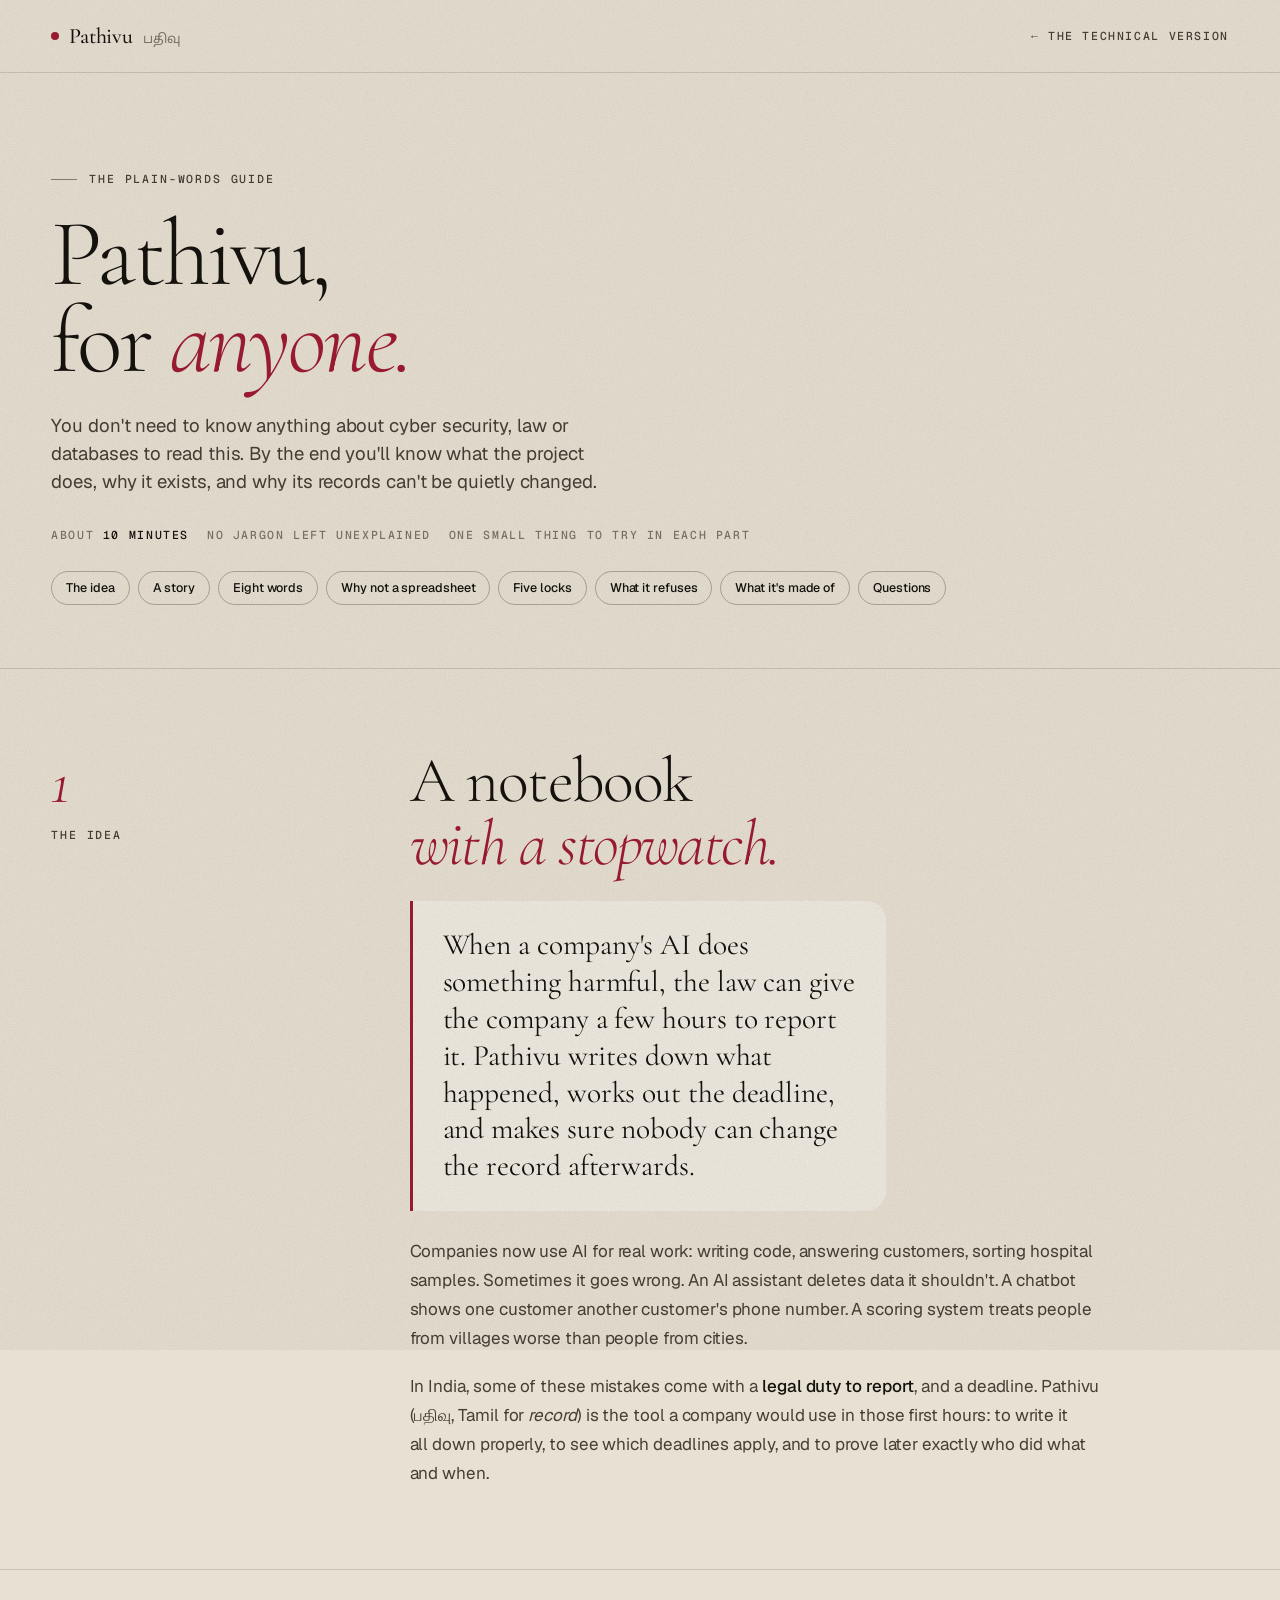
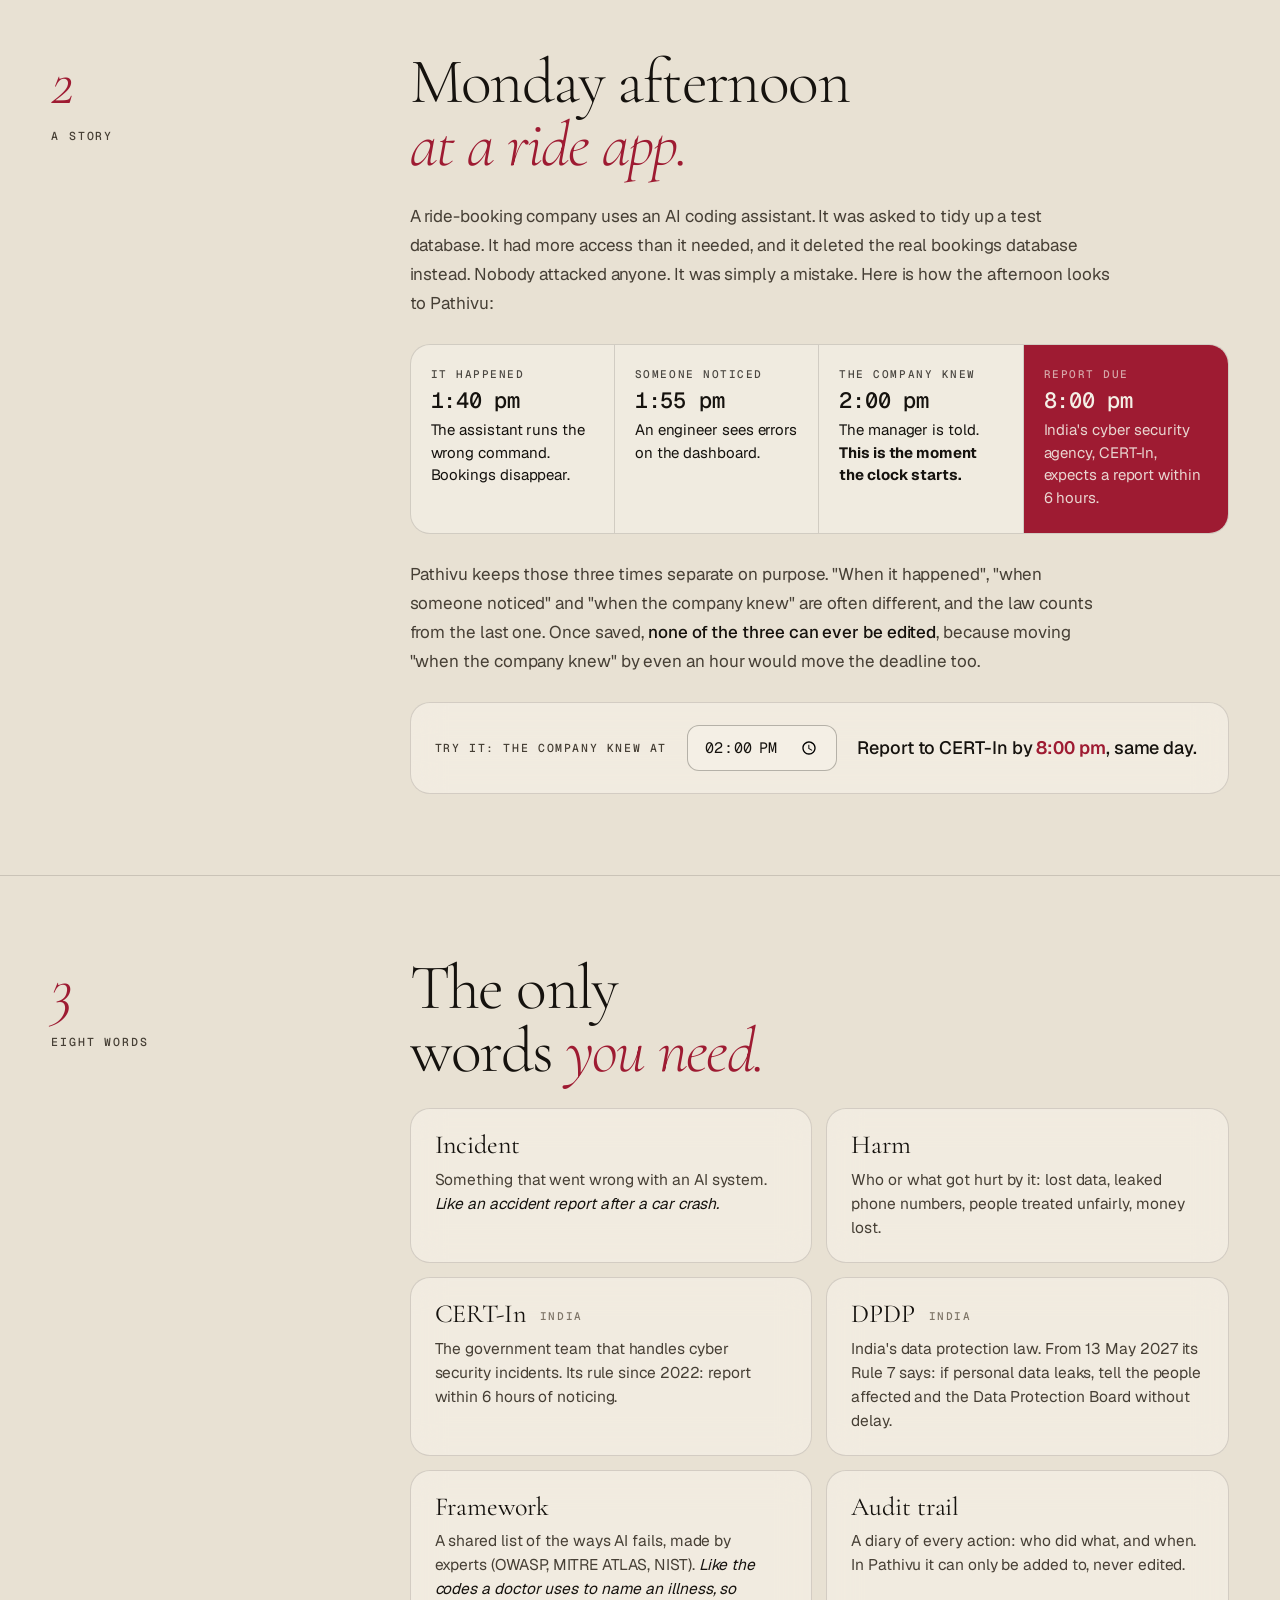
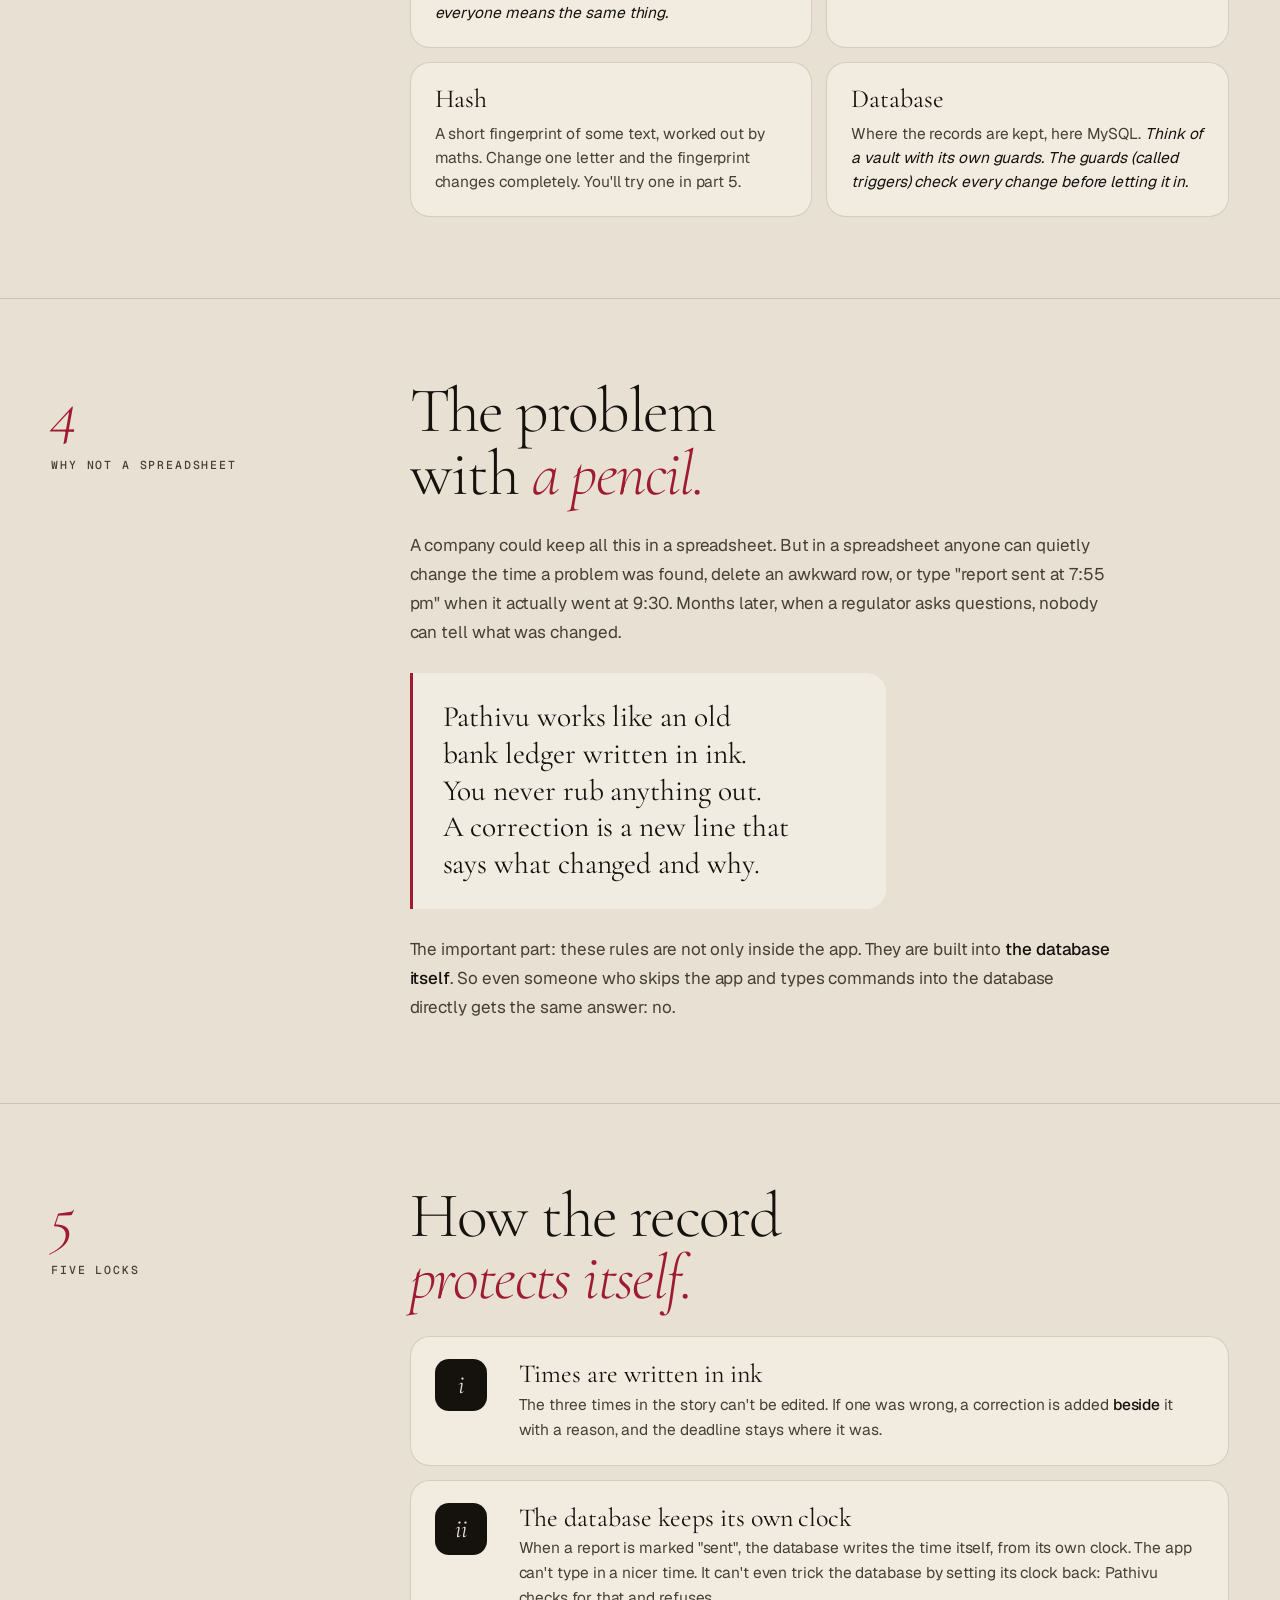
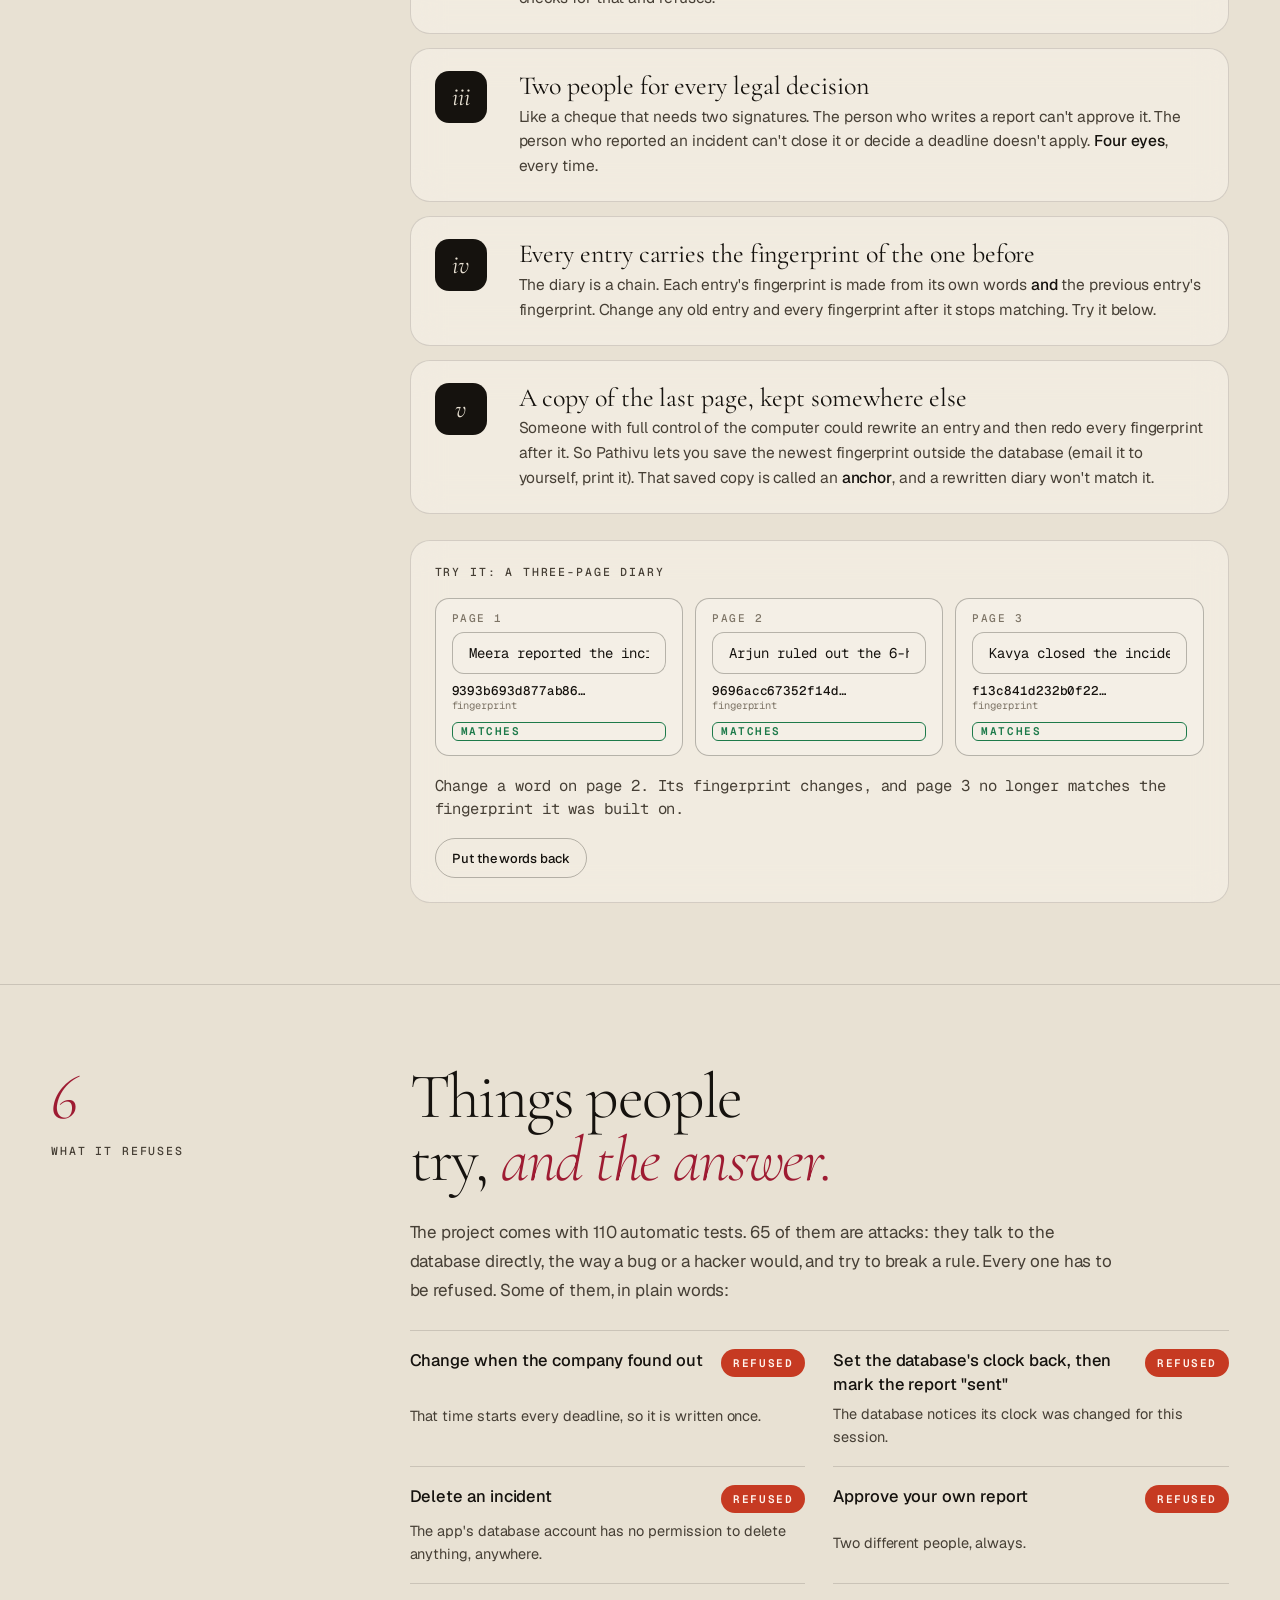
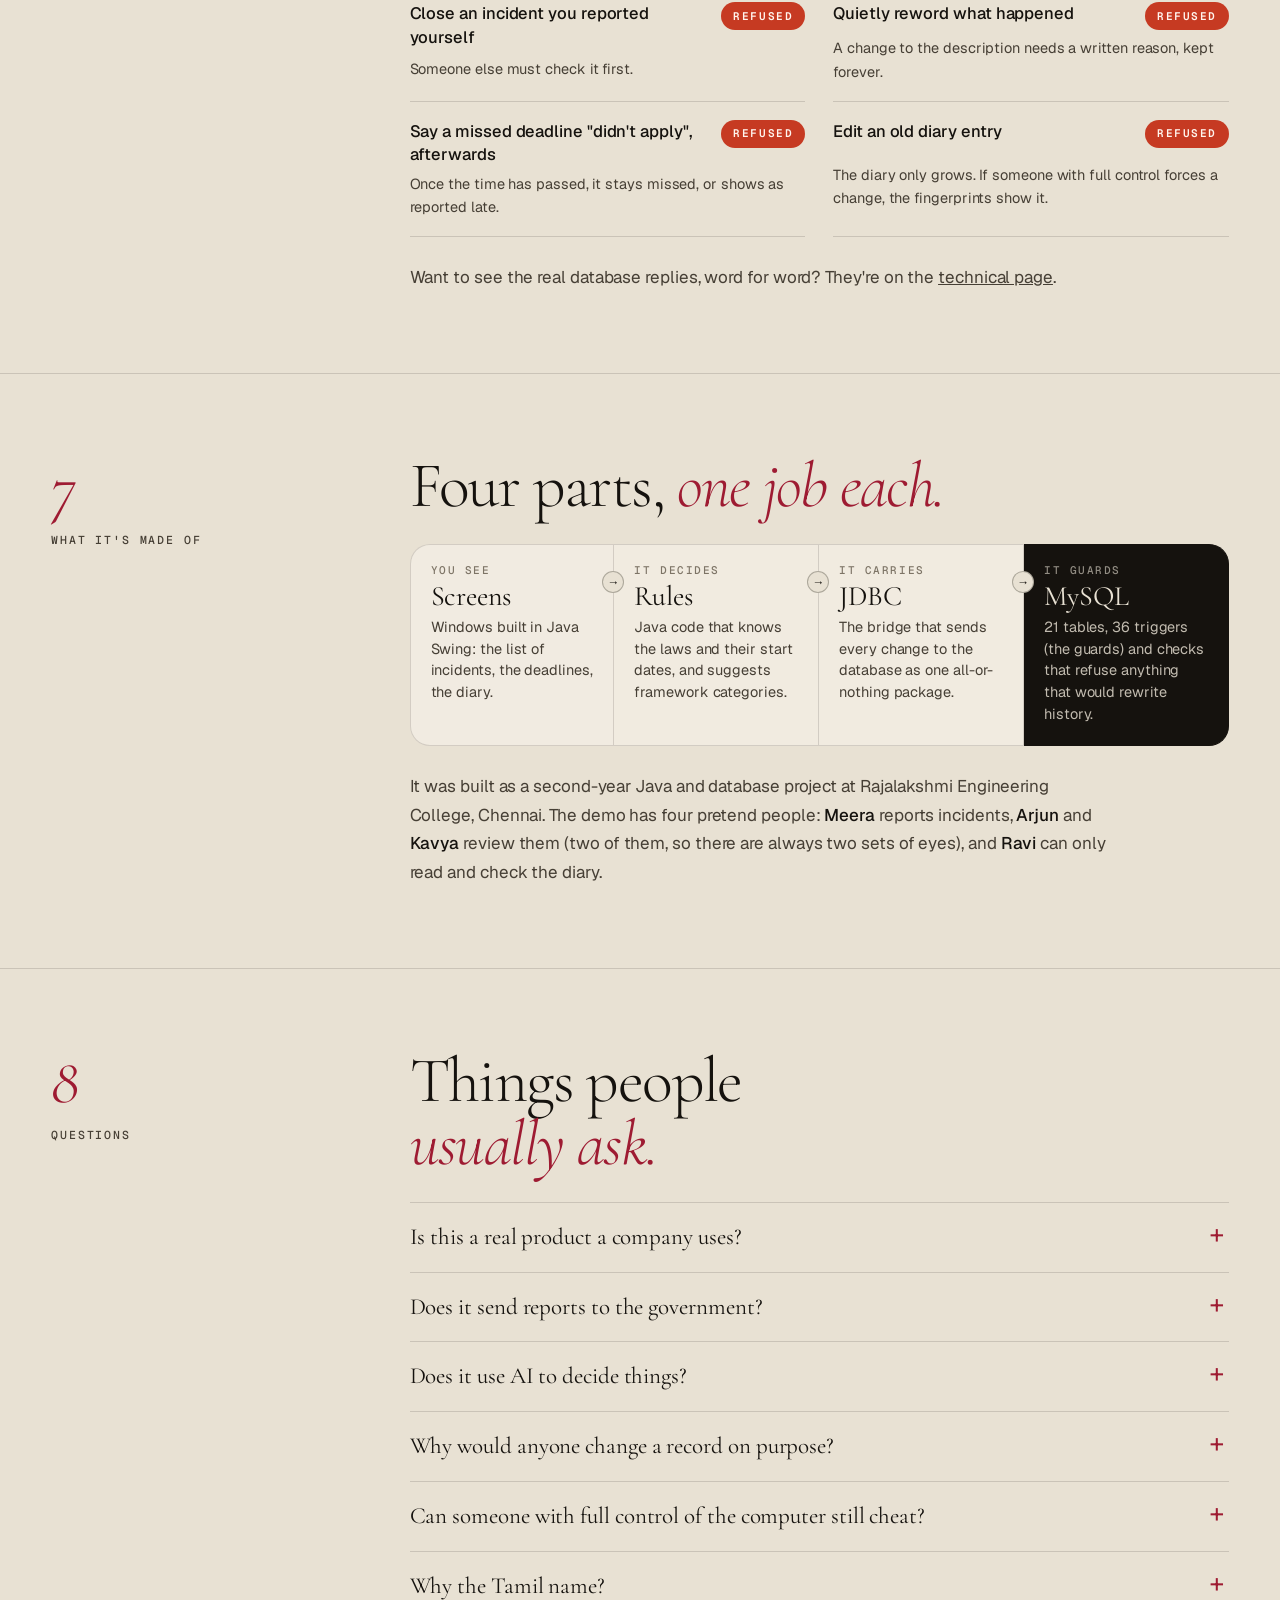
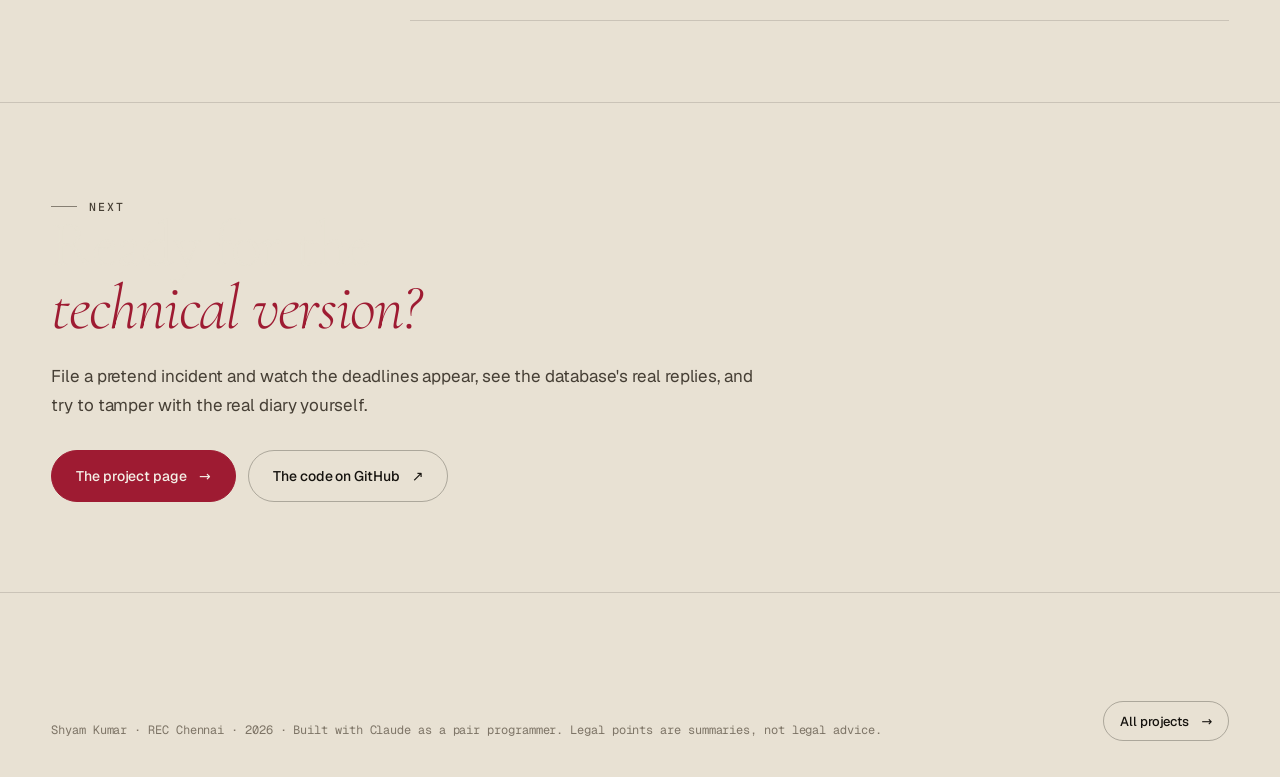
==== commit 3249aa09: "docs: 110 tests, 65 real refusals" ====
--- a/docs/learn.html
+++ b/docs/learn.html
@@ -279,7 +279,7 @@
       <div class="ch-side"><span class="n">6</span><p class="label bare">What it refuses</p></div>
       <div class="ch-main">
         <h2 class="h2">Things people try, <em>and the answer.</em></h2>
-        <p class="read">The project comes with 106 automatic tests. 63 of them are attacks: they talk to the database directly, the way a bug or a hacker would, and try to break a rule. Every one has to be refused. Some of them, in plain words:</p>
+        <p class="read">The project comes with 110 automatic tests. 65 of them are attacks: they talk to the database directly, the way a bug or a hacker would, and try to break a rule. Every one has to be refused. Some of them, in plain words:</p>
         <div class="nos">
           <div class="no"><h3>Change when the company found out</h3><span class="pill bad">refused</span><p>That time starts every deadline, so it is written once.</p></div>
           <div class="no"><h3>Set the database's clock back, then mark the report "sent"</h3><span class="pill bad">refused</span><p>The database notices its clock was changed for this session.</p></div>
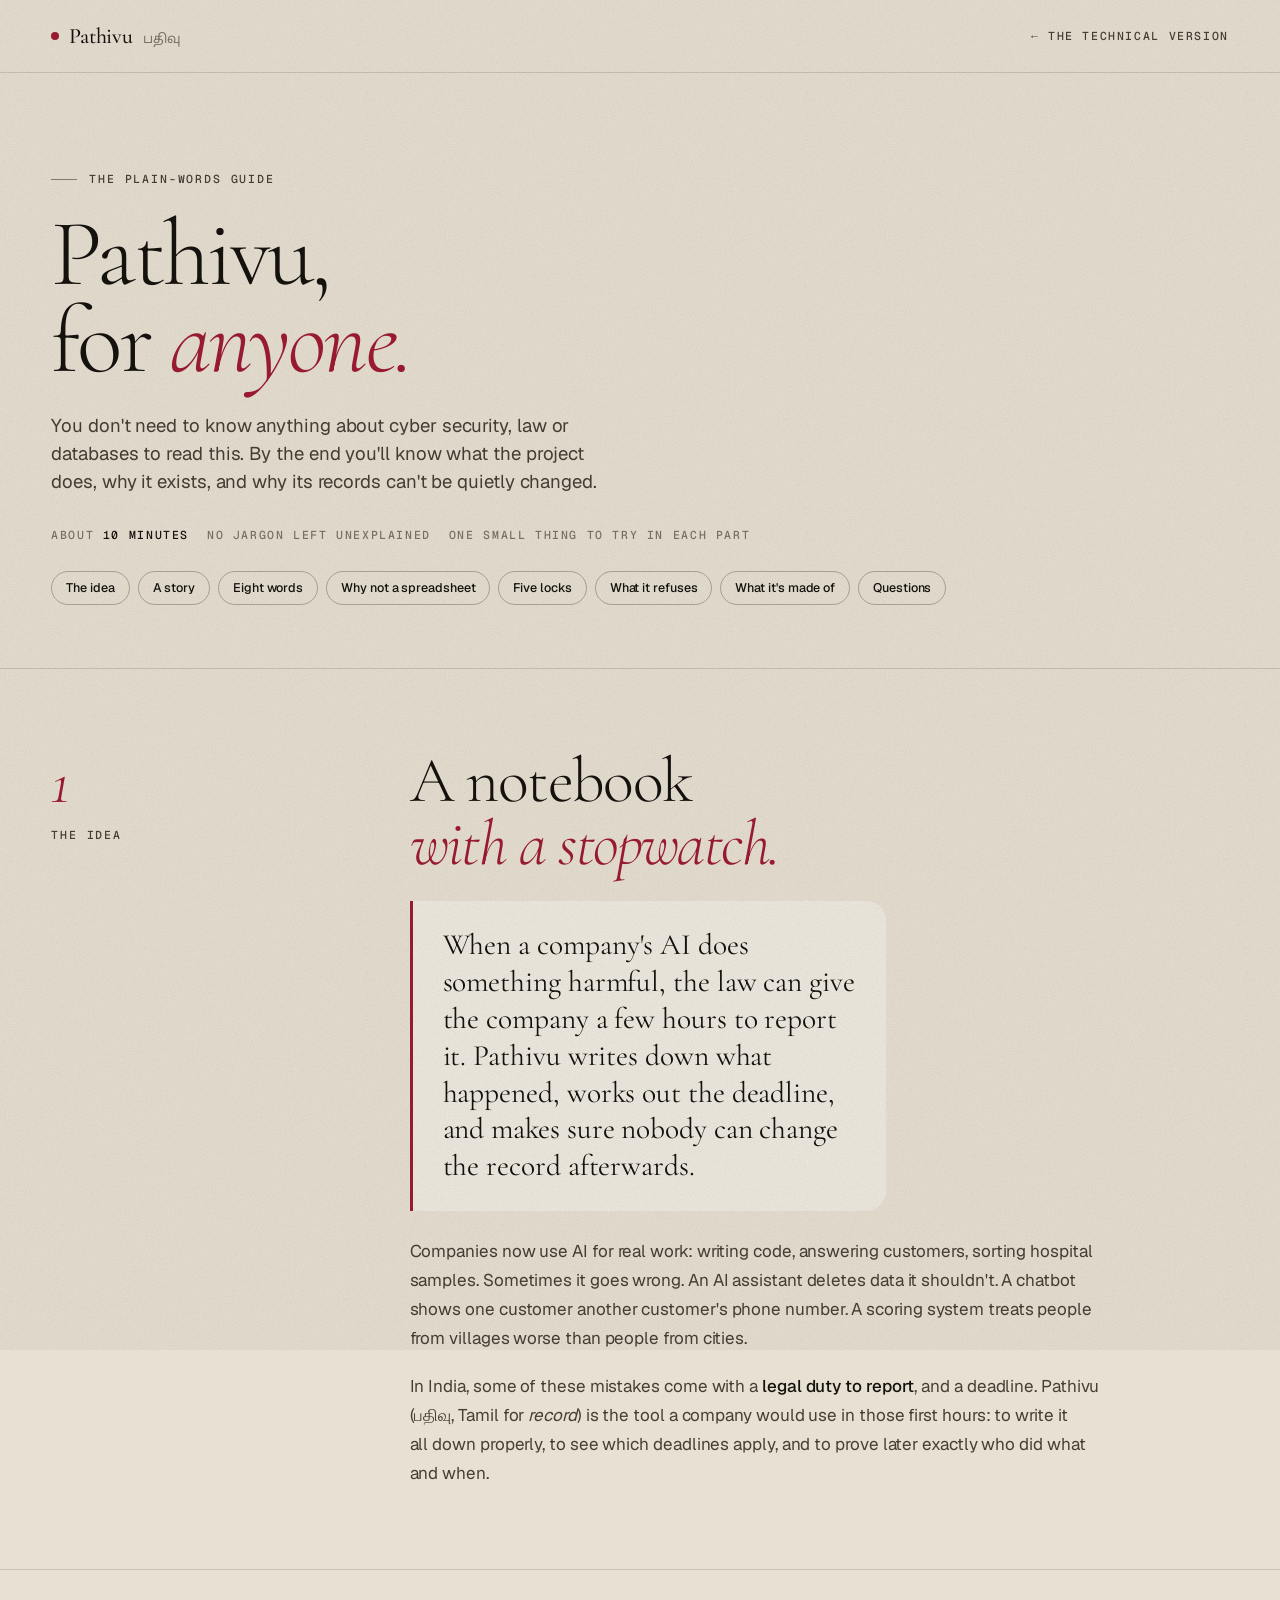
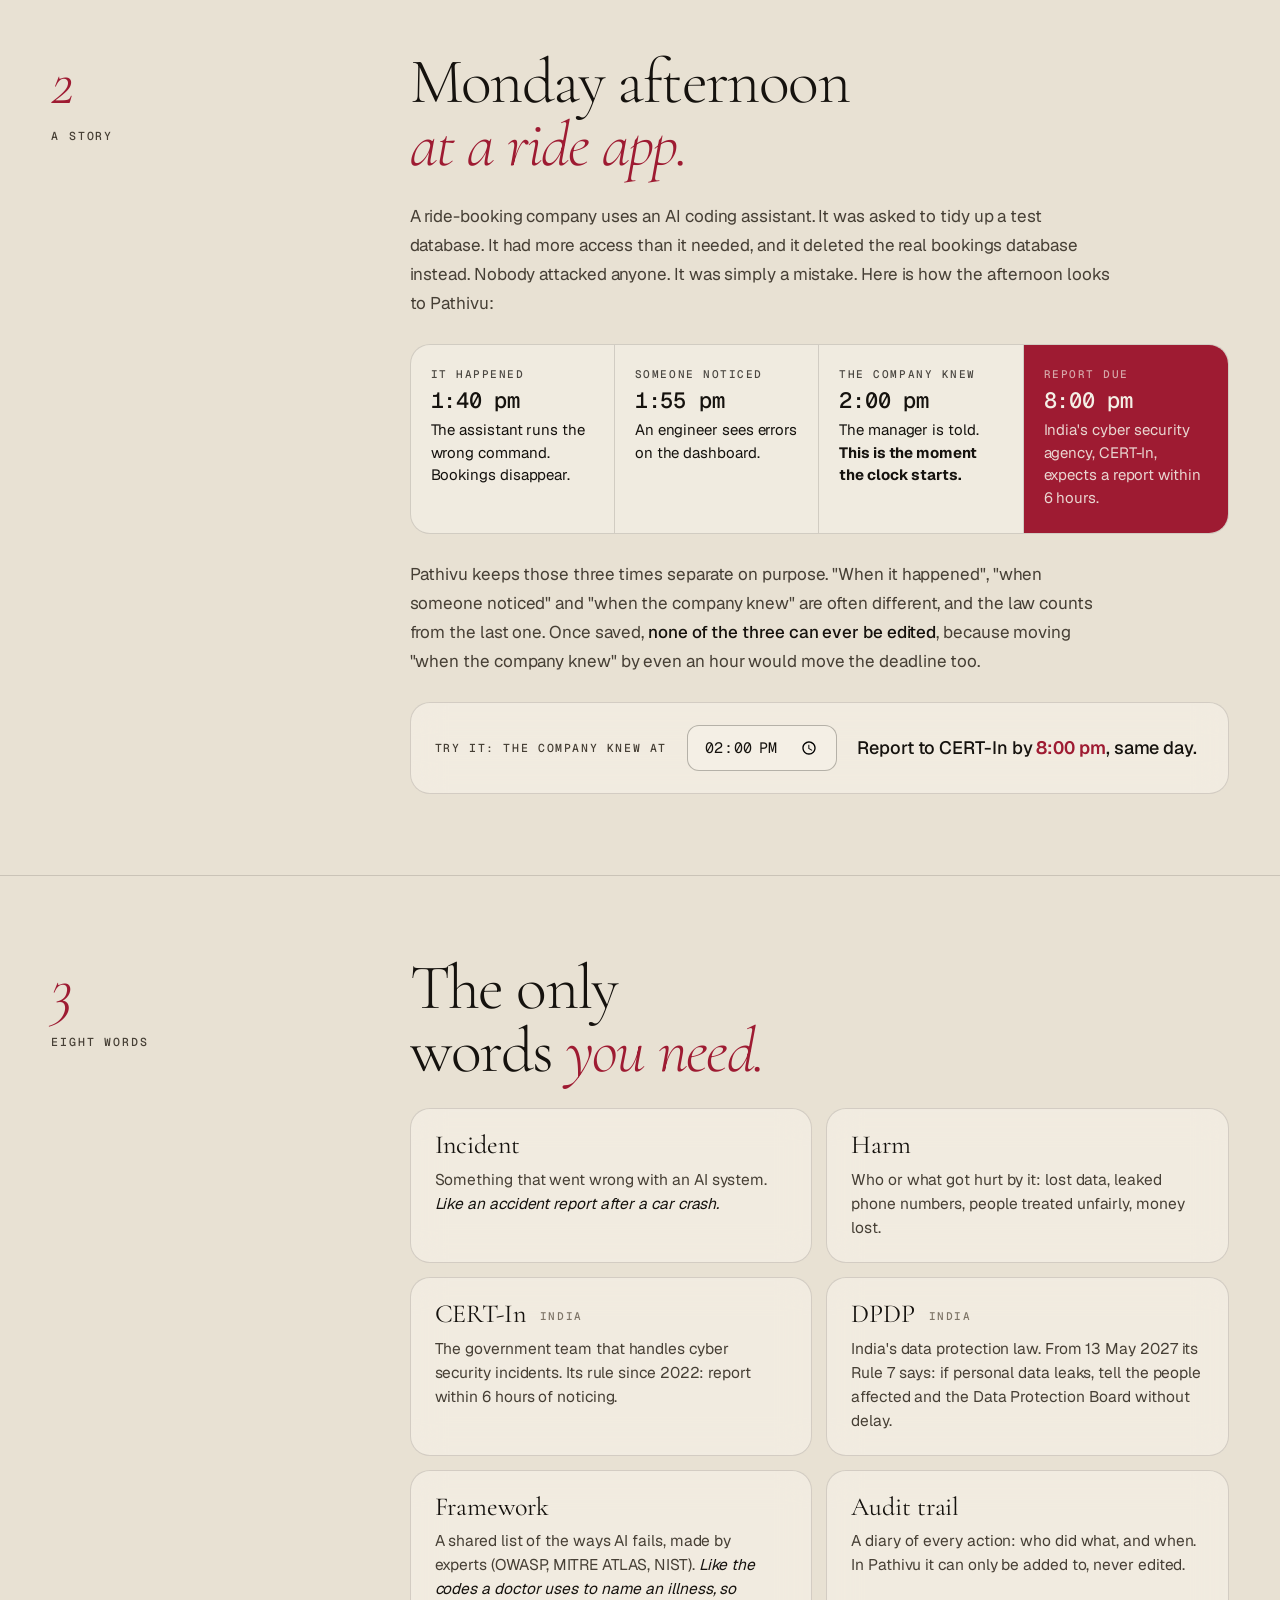
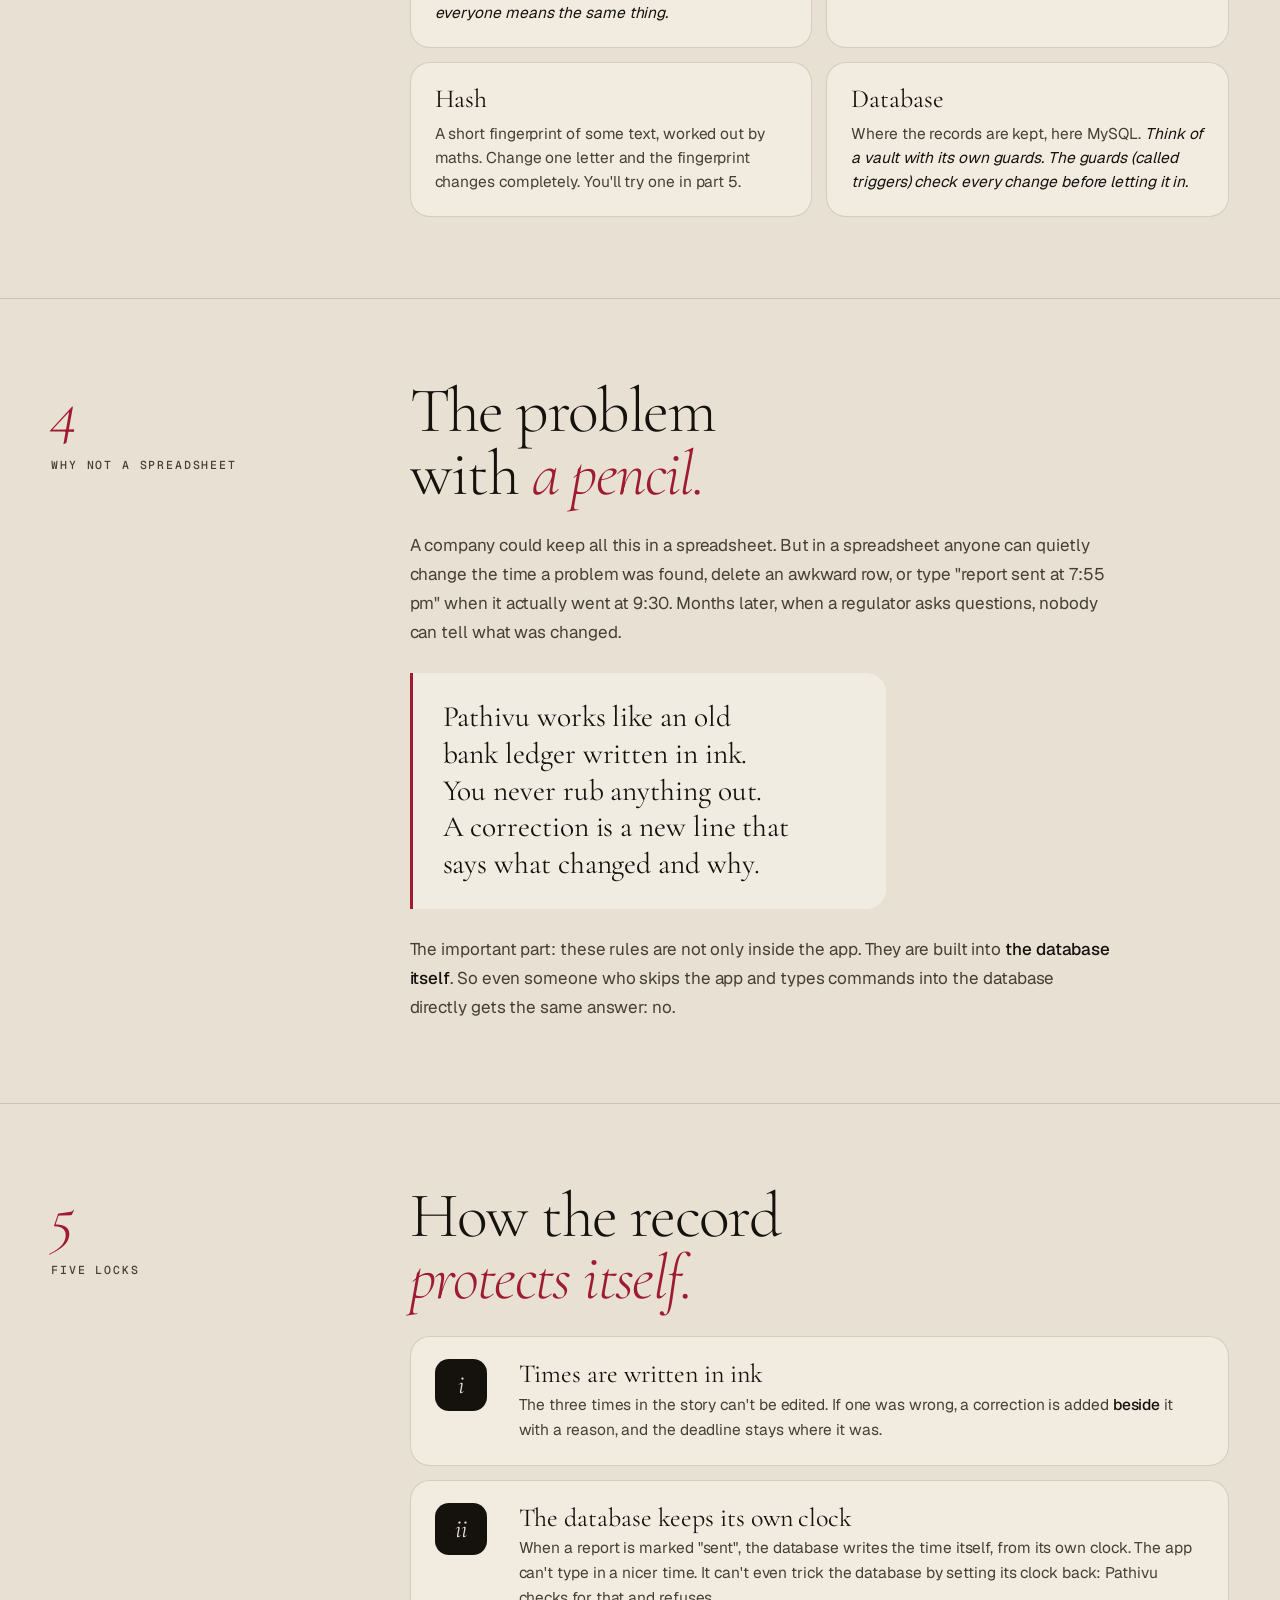
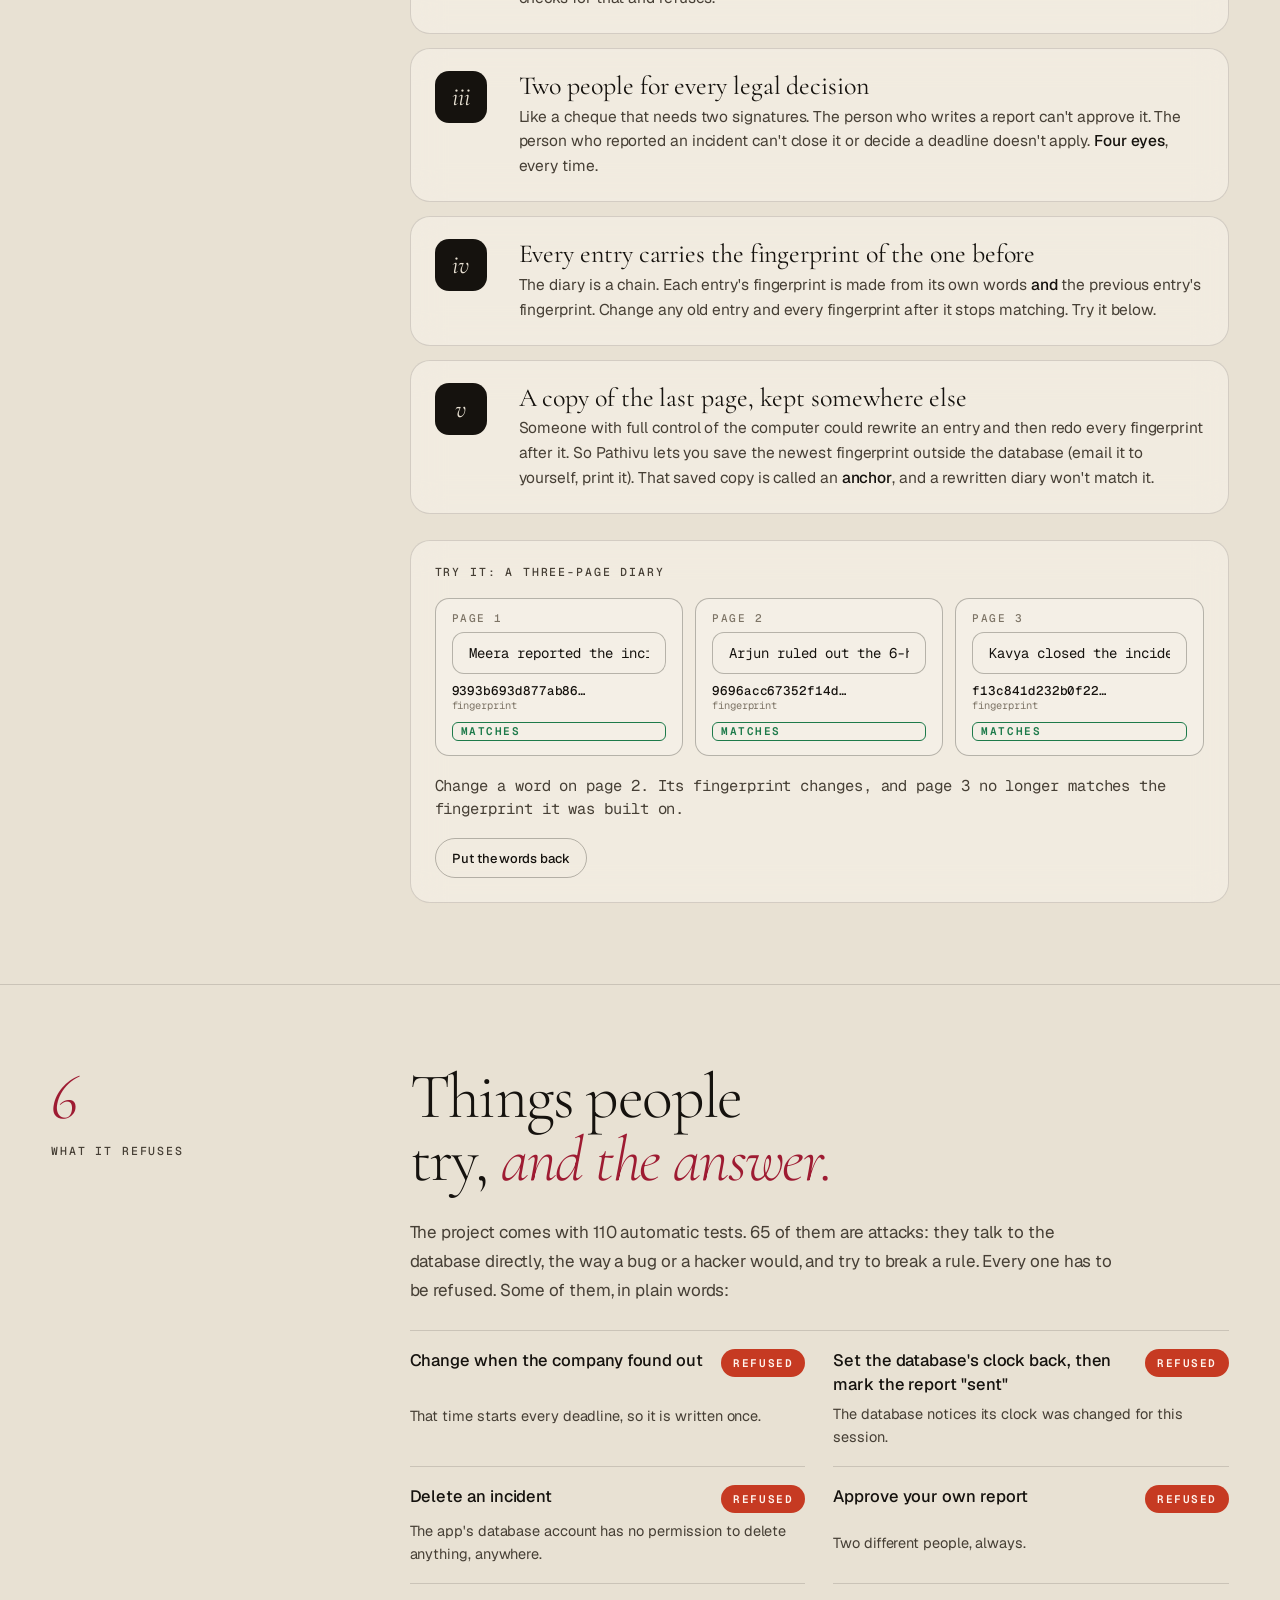
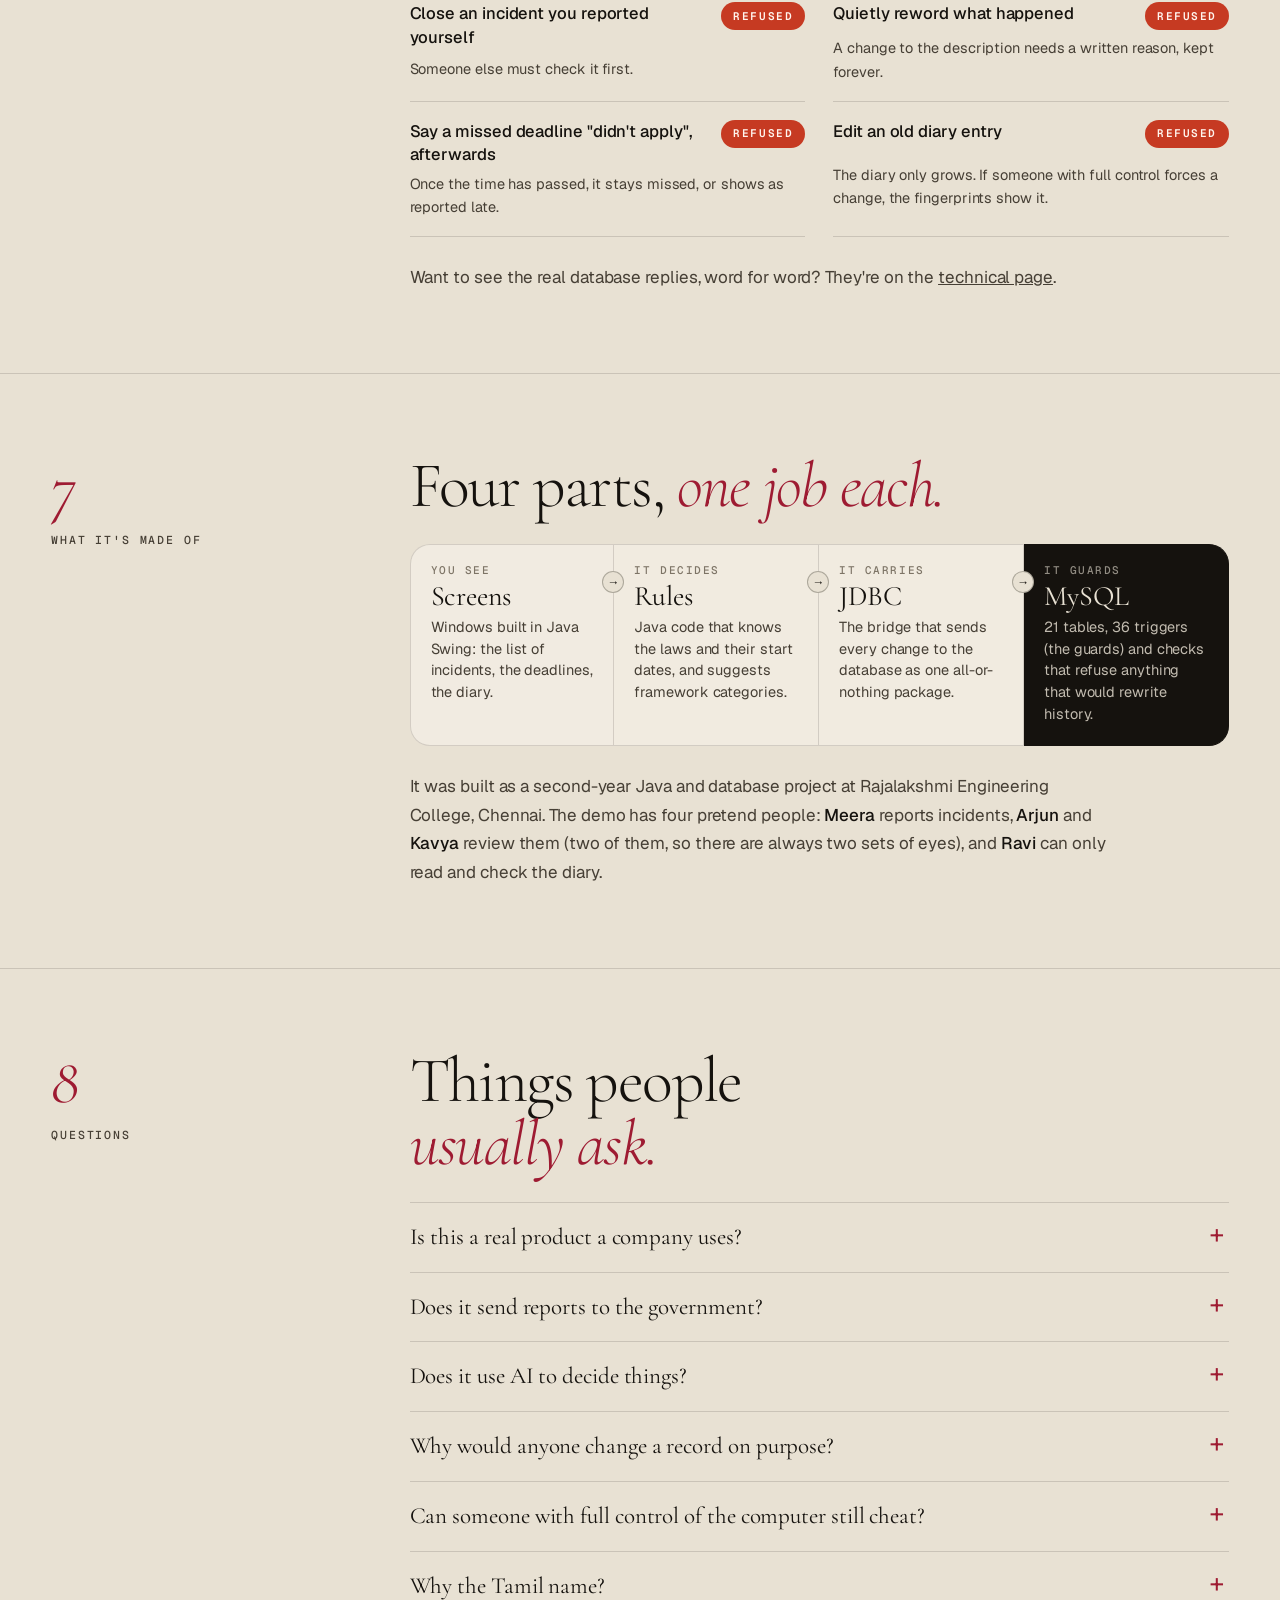
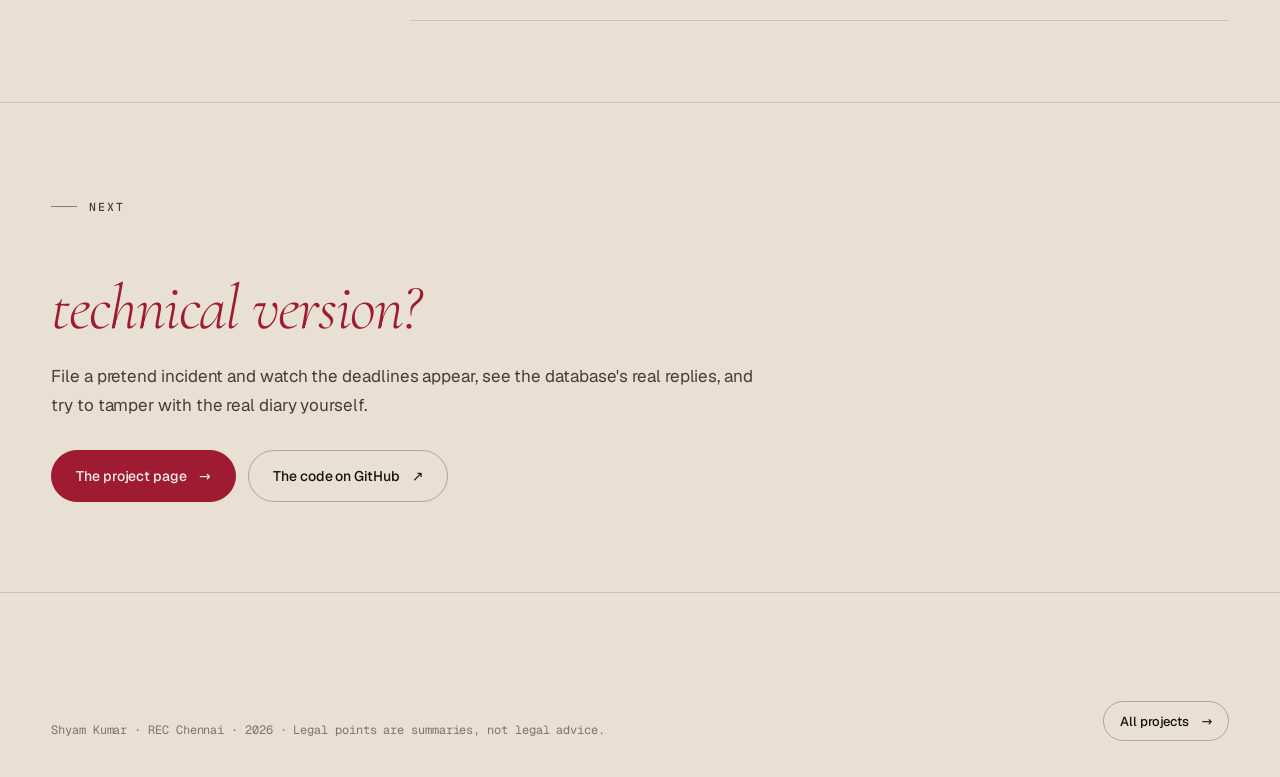
==== commit b661ceaf: "New loader: the register opens up, centred, with a progress bar; tidy footers" ====
--- a/docs/learn.html
+++ b/docs/learn.html
@@ -346,7 +346,7 @@
 <footer>
   <div class="wrap">
     <div class="row">
-      <small>Shyam Kumar · REC Chennai · 2026 · Built with Claude as a pair programmer. Legal points are summaries, not legal advice.</small>
+      <small>Shyam Kumar · REC Chennai · 2026 · Legal points are summaries, not legal advice.</small>
       <a class="btn ghost sm" href="https://shyamvasansathiskumar-ux.github.io/">All projects <span class="arr">→</span></a>
     </div>
   </div>
--- a/docs/base.css
+++ b/docs/base.css
@@ -132,12 +132,20 @@
 .pill.bad { background: var(--bad); color: #fff4ee; }
 .pill.ask { background: rgba(21, 18, 14, .08); color: var(--ink); }
 
-/* ---------- preloader ---------- */
-.loader { position: fixed; inset: 0; z-index: 100; background: var(--bg); display: grid; place-items: end start; padding: var(--gut); pointer-events: none; }
-.loader .n { font: 300 clamp(96px, 22vw, 340px)/.8 var(--serif); letter-spacing: -.05em; font-variant-numeric: tabular-nums; }
-.loader .n sup { font: 500 12px var(--mono); letter-spacing: .16em; vertical-align: top; margin-left: 10px; }
+/* ---------- preloader: the model, small and centred, with a bar ---------- */
+.loader { position: fixed; inset: 0; z-index: 100; background: var(--bg); pointer-events: none; transition: background-color .6s ease; }
+.loader.model { background-color: transparent; }            /* the 3D canvas behind now shows the model */
 .loader .who { position: absolute; top: var(--gut); left: var(--gut); right: var(--gut); display: flex; justify-content: space-between; }
+.loader .mid { position: absolute; left: 50%; top: 50%; width: min(240px, 60vw); transform: translate(-50%, 21vmin); display: grid; gap: 12px; }
+.loader .bar { height: 2px; background: color-mix(in srgb, var(--ink) 14%, transparent); overflow: hidden; border-radius: 2px; }
+.loader .bar i { display: block; height: 100%; background: var(--ink); transform: scaleX(0); transform-origin: left center; will-change: transform; }
+.loader .meta { display: flex; justify-content: space-between; align-items: baseline; }
+.loader .pct { font-variant-numeric: tabular-nums; }
+.loader:not(.model) .mid::before { content: ""; position: absolute; left: 50%; bottom: calc(100% + 13vmin); width: 10px; height: 10px; margin-left: -5px; border-radius: 50%; background: var(--ink); opacity: .5; animation: ldot 1.1s ease-in-out infinite; }
+@keyframes ldot { 50% { transform: scale(.4); opacity: .15; } }
+html.is-loading .nav, html.is-loading main, html.is-loading .rail, html.is-loading footer { visibility: hidden; }
 html:not(.js) .loader { display: none; }
+@media (prefers-reduced-motion: reduce) { .loader { display: none; } }
 
 /* ---------- side rail ---------- */
 .rail { position: fixed; right: 18px; top: 50%; transform: translateY(-50%); z-index: 30; display: flex; flex-direction: column; gap: 10px; list-style: none; margin: 0; padding: 0; }
